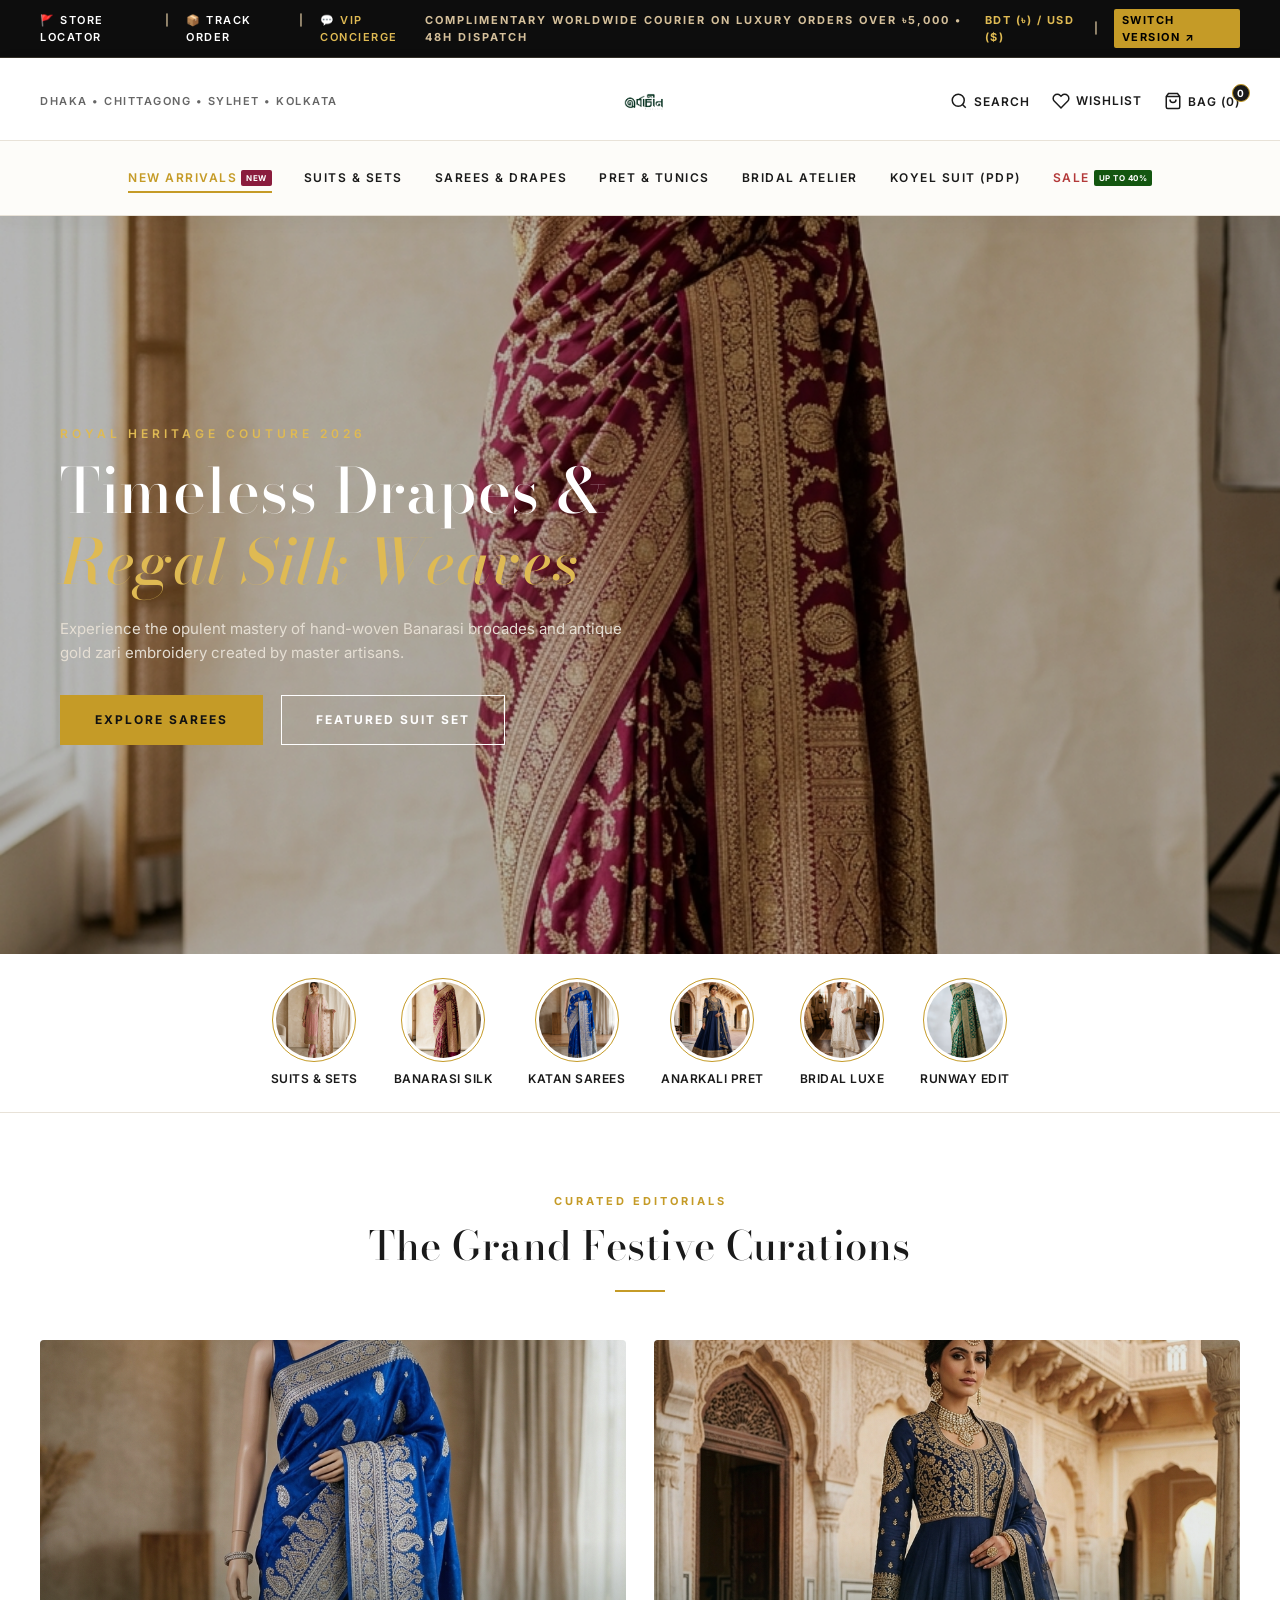
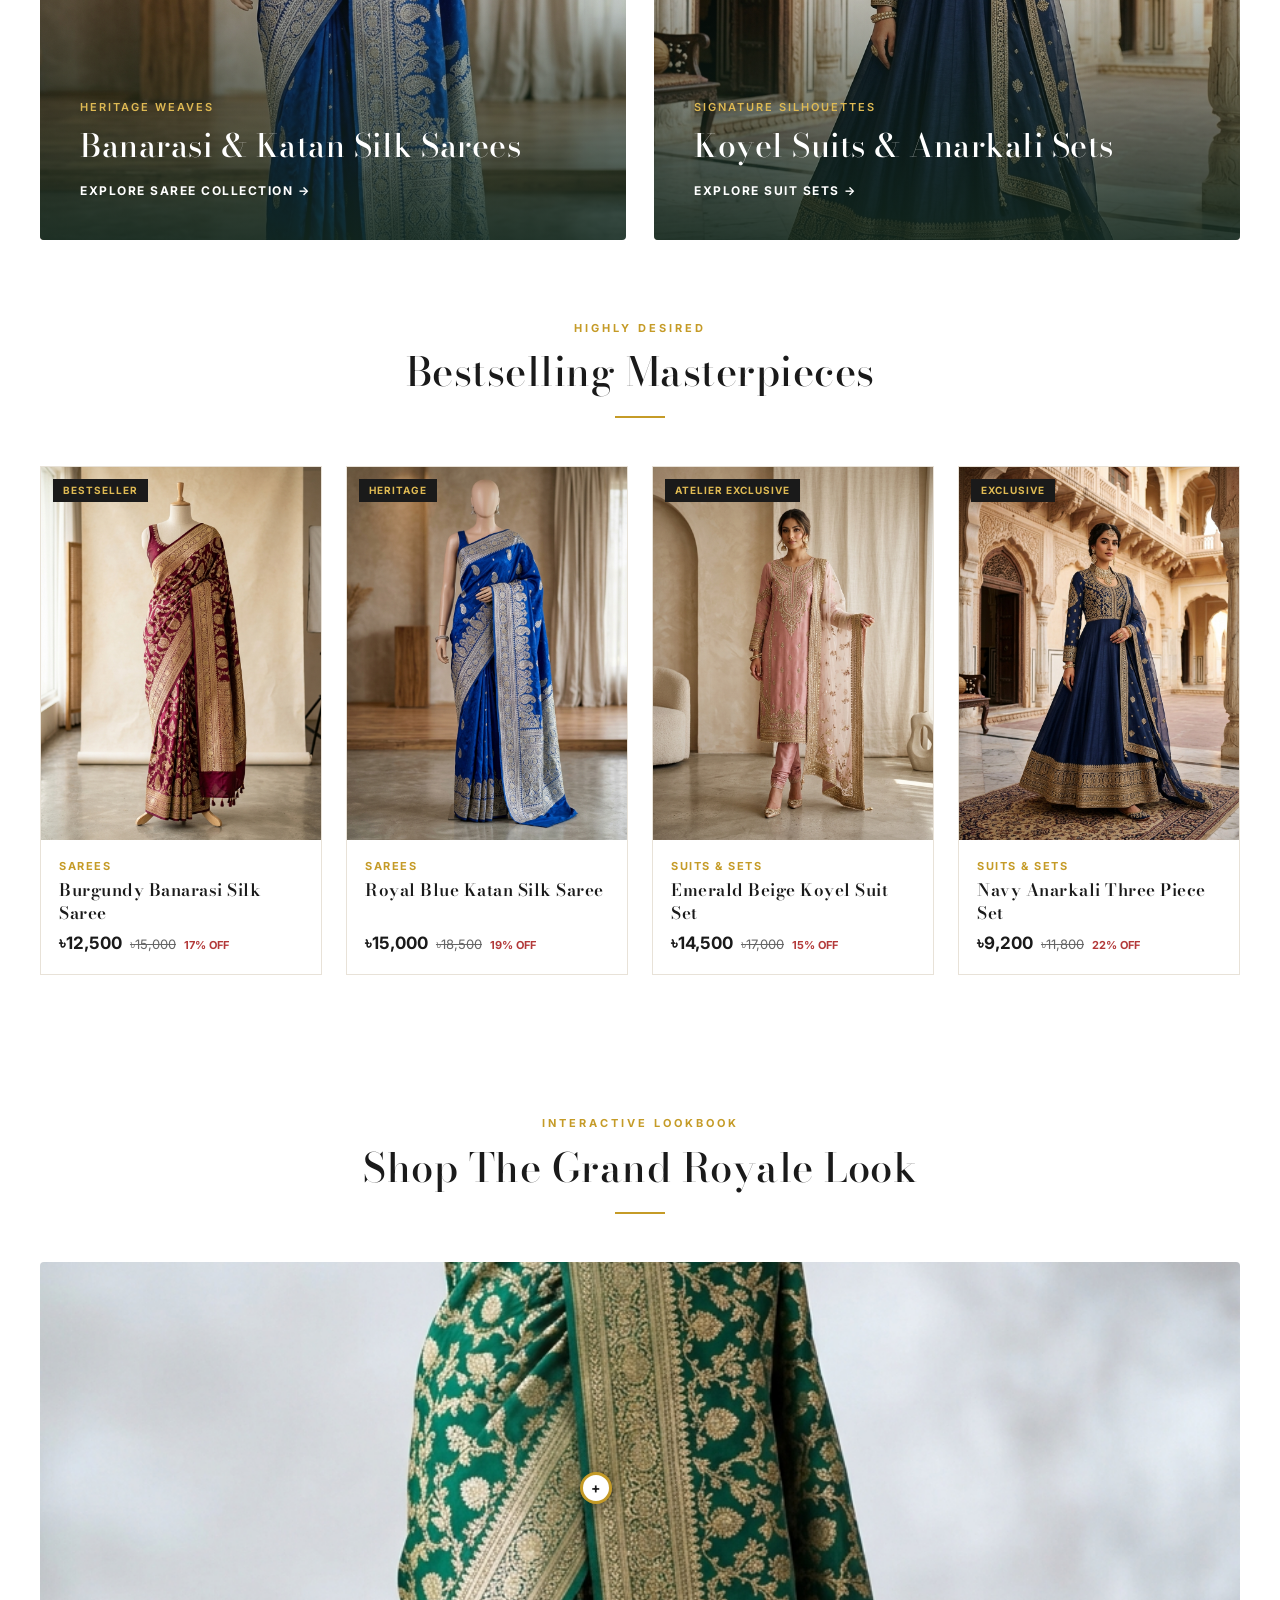
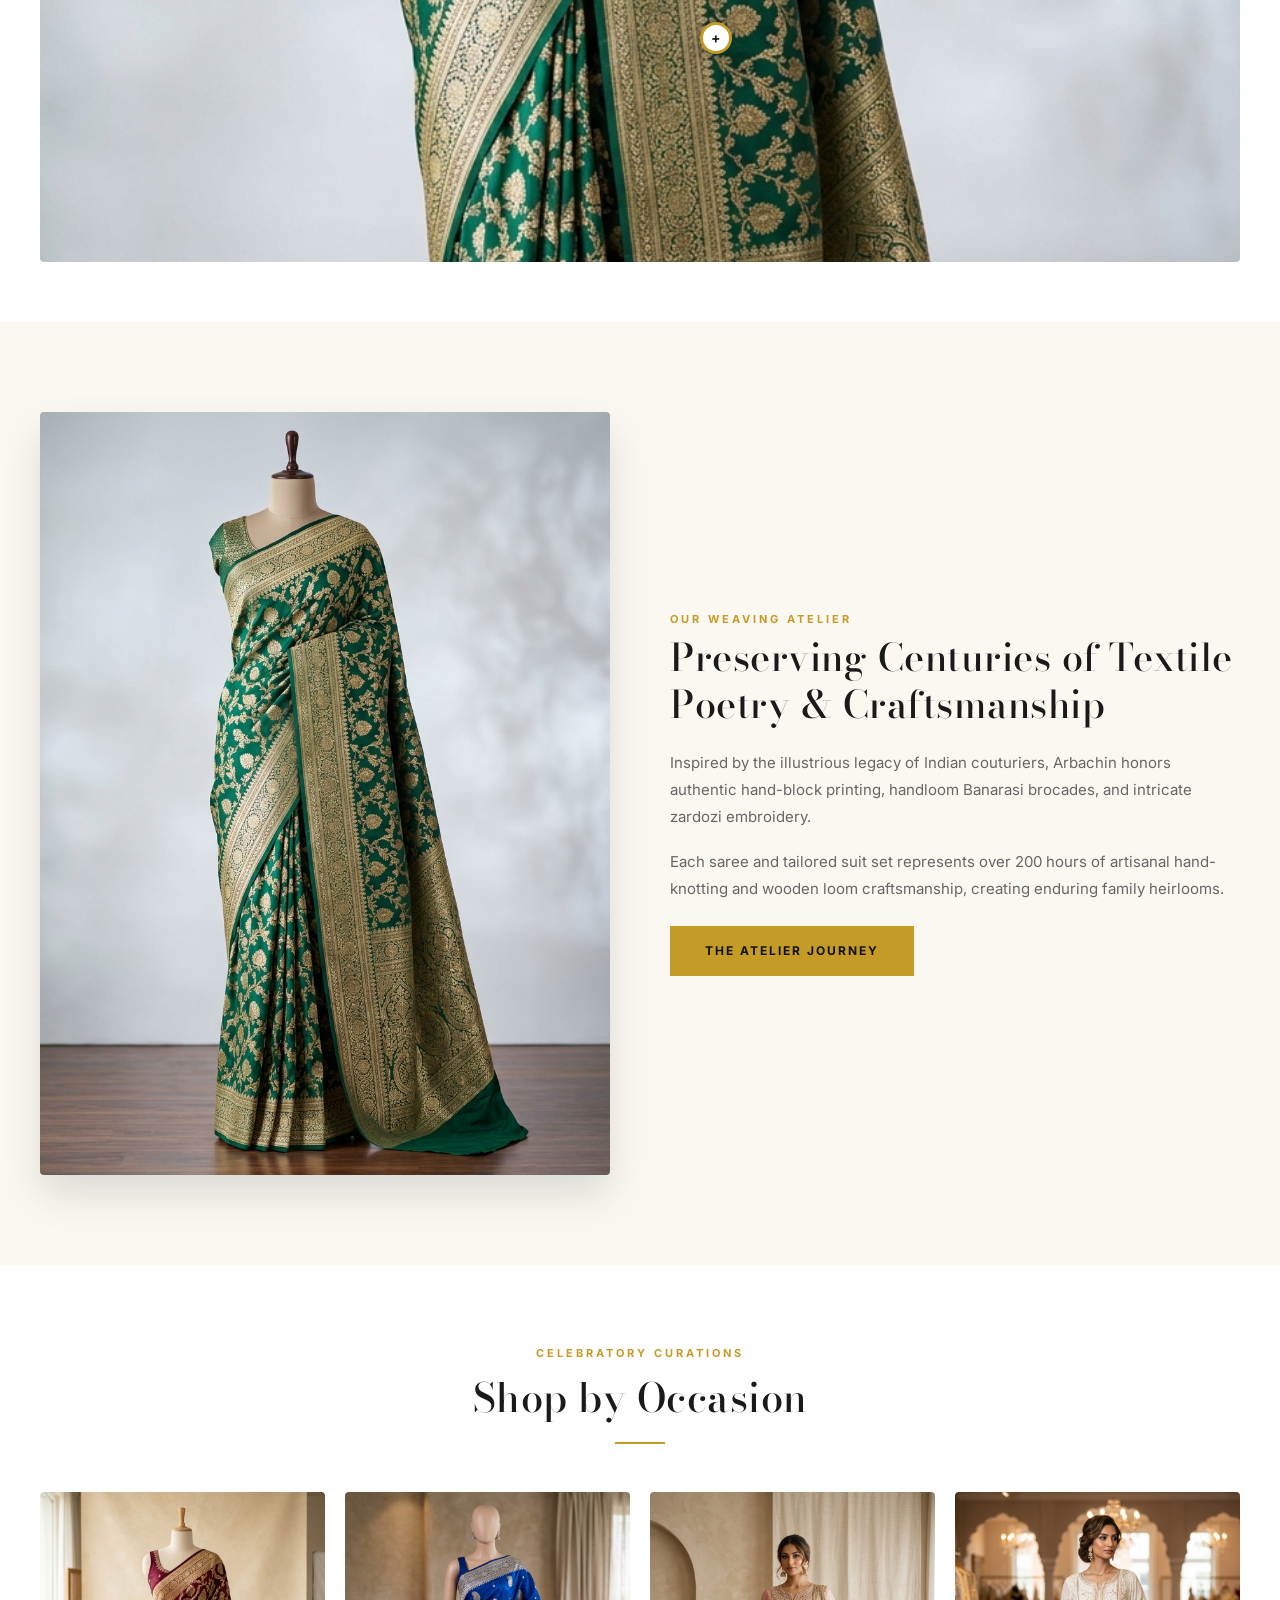
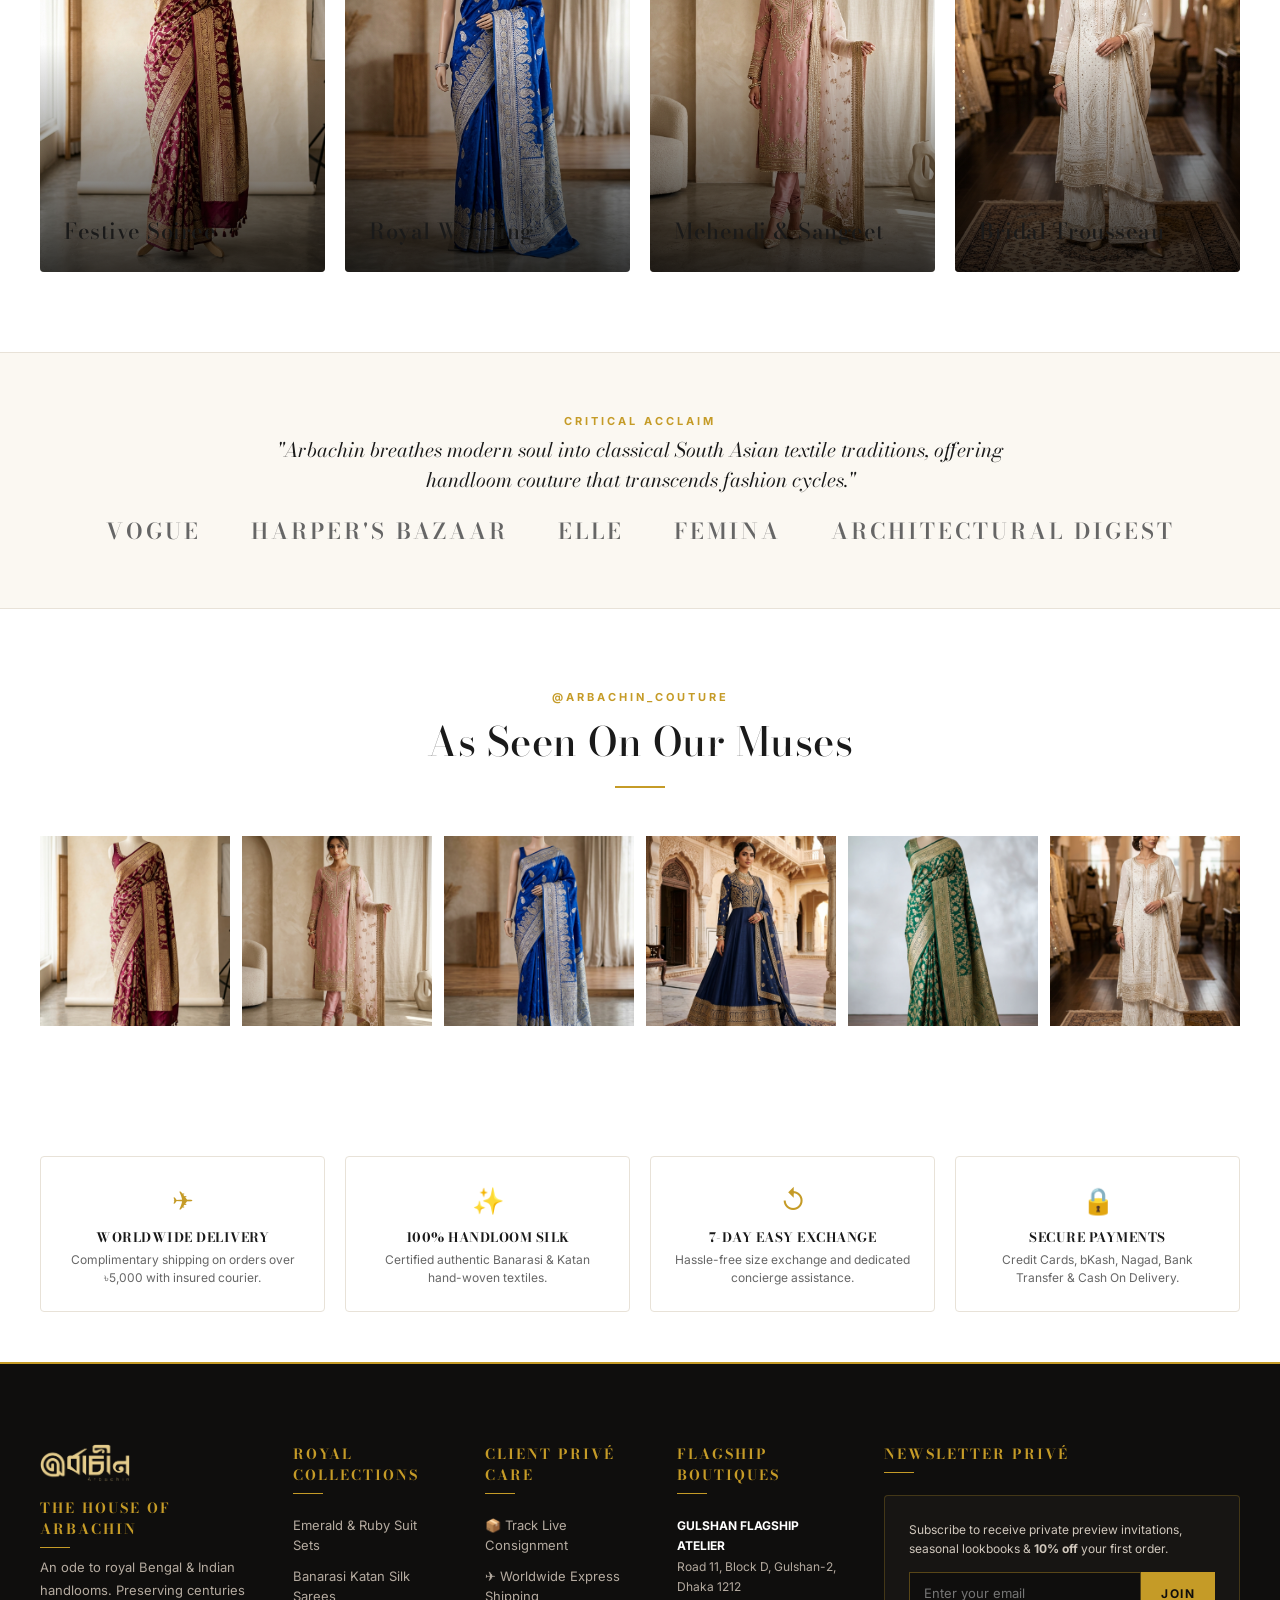
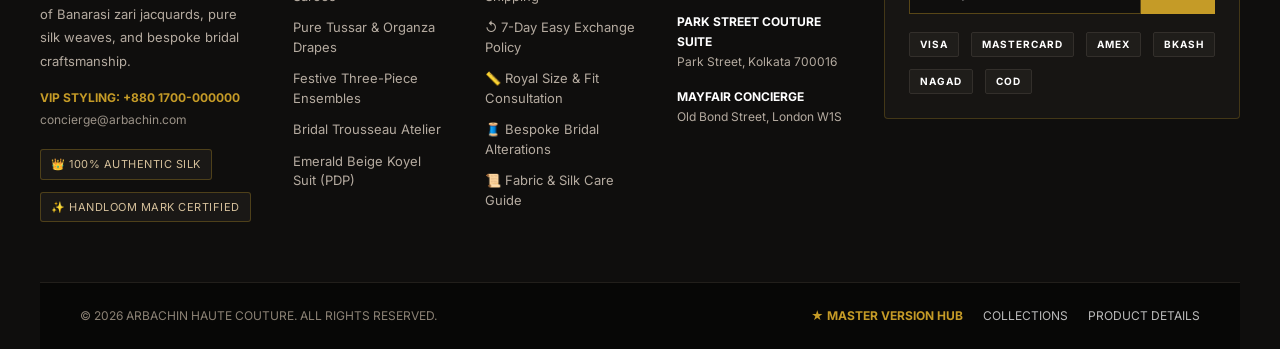
==== v1/index.html @ 077b8748 "feat: complete luxury e-commerce 3 design versions with full mobile responsiveness, clean logos, and" ====
<!DOCTYPE html>
<html lang="en">
<head>
  <meta charset="UTF-8">
  <meta name="viewport" content="width=device-width, initial-scale=1.0">
  <title>Arbachin Luxury Festive Couture | Heritage Edition (V1)</title>
  <link rel="stylesheet" href="style.css">
  <style>
    .press-section-box {
      background: var(--rk-bg-cream);
      padding: 60px 40px;
      text-align: center;
      border-top: 1px solid var(--rk-border);
      border-bottom: 1px solid var(--rk-border);
    }
    .press-quote-text {
      font-family: var(--font-serif);
      font-size: 20px;
      font-style: italic;
      color: var(--rk-primary);
      max-width: 800px;
      margin: 0 auto 16px;
    }
    .press-logo-row {
      display: flex;
      justify-content: center;
      align-items: center;
      gap: 50px;
      flex-wrap: wrap;
      margin-top: 20px;
    }
    .press-logo-item {
      font-family: var(--font-serif);
      font-size: 22px;
      letter-spacing: 3px;
      color: var(--rk-text-muted);
      font-weight: 600;
      text-transform: uppercase;
    }
    .features-grid-strip {
      display: grid;
      grid-template-columns: repeat(4, 1fr);
      gap: 20px;
      max-width: 1440px;
      margin: 50px auto;
      padding: 0 40px;
    }
    .feature-item-box {
      border: 1px solid var(--rk-border);
      padding: 24px;
      text-align: center;
      background: #ffffff;
      border-radius: 4px;
      transition: var(--transition);
    }
    .feature-item-box:hover {
      border-color: var(--rk-gold);
      box-shadow: 0 8px 20px rgba(0,0,0,0.05);
    }
    .hotspot-banner-box {
      position: relative;
      max-width: 1440px;
      margin: 60px auto;
      padding: 0 40px;
    }
    .hotspot-banner-inner {
      position: relative;
      height: 600px;
      border-radius: 4px;
      overflow: hidden;
    }
    .hotspot-banner-inner img {
      width: 100%;
      height: 100%;
      object-fit: cover;
    }
    .hotspot-point {
      position: absolute;
      width: 32px;
      height: 32px;
      background: #ffffff;
      border: 3px solid var(--rk-gold);
      border-radius: 50%;
      cursor: pointer;
      display: flex;
      align-items: center;
      justify-content: center;
      font-weight: 700;
      color: var(--rk-primary);
      box-shadow: 0 4px 15px rgba(0,0,0,0.3);
      animation: pinGlow 2s infinite;
    }
    @keyframes pinGlow {
      0% { transform: scale(1); box-shadow: 0 0 0 0 rgba(197, 155, 39, 0.7); }
      70% { transform: scale(1.1); box-shadow: 0 0 0 10px rgba(197, 155, 39, 0); }
      100% { transform: scale(1); }
    }
    .hotspot-card-popup {
      position: absolute;
      bottom: 45px;
      left: 50%;
      transform: translateX(-50%);
      background: #ffffff;
      padding: 12px 18px;
      border-radius: 4px;
      box-shadow: 0 10px 25px rgba(0,0,0,0.2);
      white-space: nowrap;
      display: none;
      z-index: 10;
      border: 1px solid var(--rk-gold);
    }
    .hotspot-point:hover .hotspot-card-popup { display: block; }
    .craft-heritage-box {
      background: var(--rk-bg-cream);
      padding: 90px 40px;
    }
    .craft-heritage-inner {
      max-width: 1440px;
      margin: 0 auto;
      display: grid;
      grid-template-columns: 1fr 1fr;
      gap: 60px;
      align-items: center;
    }
    .occasions-grid-wrap {
      display: grid;
      grid-template-columns: repeat(4, 1fr);
      gap: 20px;
    }
    .occasion-tile-card {
      position: relative;
      height: 380px;
      overflow: hidden;
      border-radius: 4px;
    }
    .occasion-tile-card img {
      width: 100%;
      height: 100%;
      object-fit: cover;
      transition: transform 0.6s ease;
    }
    .occasion-tile-card:hover img { transform: scale(1.08); }
    .occasion-overlay-info {
      position: absolute;
      inset: 0;
      background: linear-gradient(to top, rgba(0,0,0,0.75), transparent 60%);
      display: flex;
      align-items: flex-end;
      padding: 24px;
      color: #fff;
    }
    .insta-grid-row {
      display: grid;
      grid-template-columns: repeat(6, 1fr);
      gap: 12px;
    }
    .insta-pic-item {
      aspect-ratio: 1 / 1;
      overflow: hidden;
      position: relative;
    }
    .insta-pic-item img {
      width: 100%;
      height: 100%;
      object-fit: cover;
      transition: transform 0.4s ease;
    }
    .insta-pic-item:hover img { transform: scale(1.1); }
  </style>
</head>
<body>

  <!-- 1. Top Announcement Bar (Ritu Kumar Exact Format) -->
  <div class="rk-topbar">
    <div style="display:flex; gap:16px;">
      <a href="category.html">🚩 STORE LOCATOR</a>
      <span>|</span>
      <a href="category.html">📦 TRACK ORDER</a>
      <span>|</span>
      <a href="https://wa.me/8801700000000" target="_blank" style="color:var(--rk-gold-light);">💬 VIP CONCIERGE</a>
    </div>
    <div style="font-weight:700; letter-spacing:2px;">
      COMPLIMENTARY WORLDWIDE COURIER ON LUXURY ORDERS OVER ৳5,000 &bull; 48H DISPATCH
    </div>
    <div style="display:flex; gap:14px; align-items:center;">
      <span style="font-weight:700; color:var(--rk-gold-light);">BDT (৳) / USD ($)</span>
      <span>|</span>
      <a href="../index.html" style="background:var(--rk-gold); color:#000; padding:3px 8px; border-radius:2px; font-weight:700;">SWITCH VERSION ↗</a>
    </div>
  </div>

  <!-- 2. Header (Logo Center, Mega Menu) -->
  <header class="rk-header-main">
    <div class="rk-header-top-row">
      <div class="rk-header-left">
        <span>DHAKA &bull; CHITTAGONG &bull; SYLHET &bull; KOLKATA</span>
      </div>

      <div class="rk-brand-logo">
        <a href="index.html" style="display:flex; flex-direction:column; align-items:center;">
          <img src="../assets/image/logo.png" alt="Arbachin Logo" style="height:50px; object-fit:contain;">
        </a>
      </div>

      <div class="rk-header-right">
        <button class="rk-icon-btn" onclick="showToast('Search catalog...')">
          <svg width="18" height="18" fill="none" stroke="currentColor" stroke-width="2" viewBox="0 0 24 24"><circle cx="11" cy="11" r="8"></circle><line x1="21" y1="21" x2="16.65" y2="16.65"></line></svg>
          <span>SEARCH</span>
        </button>
        <a href="category.html" class="rk-icon-btn" title="Wishlist">
          <svg width="18" height="18" fill="none" stroke="currentColor" stroke-width="2" viewBox="0 0 24 24"><path d="M20.84 4.61a5.5 5.5 0 0 0-7.78 0L12 5.67l-1.06-1.06a5.5 5.5 0 0 0-7.78 7.78l1.06 1.06L12 21.23l7.78-7.78 1.06-1.06a5.5 5.5 0 0 0 0-7.78z"></path></svg>
          <span>WISHLIST</span>
        </a>
        <button class="rk-icon-btn" onclick="showToast('Shopping Bag contains ' + cart.length + ' item(s)')">
          <svg width="18" height="18" fill="none" stroke="currentColor" stroke-width="2" viewBox="0 0 24 24"><path d="M6 2L3 6v14a2 2 0 0 0 2 2h14a2 2 0 0 0 2-2V6l-3-4z"></path><line x1="3" y1="6" x2="21" y2="6"></line><path d="M16 10a4 4 0 0 1-8 0"></path></svg>
          <span>BAG (<span class="cart-count">0</span>)</span>
          <span class="rk-cart-badge cart-count">0</span>
        </button>
      </div>
    </div>

    <!-- Mega Navigation Bar -->
    <div class="rk-nav-row">
      <ul class="rk-nav-list">
        <li class="rk-nav-item">
          <a href="index.html" class="active">NEW ARRIVALS <span class="rk-badge-new">NEW</span></a>
        </li>
        <li class="rk-nav-item">
          <a href="category.html?cat=suits">SUITS & SETS</a>
          <div class="rk-mega-menu">
            <div class="rk-mega-col">
              <h5>By Style</h5>
              <ul>
                <li><a href="category.html?cat=suits">Anarkali Suit Sets</a></li>
                <li><a href="category.html?cat=suits">Straight Cut Suits</a></li>
                <li><a href="category.html?cat=suits">Angrakha Sets</a></li>
                <li><a href="category.html?cat=suits">Sharara & Gharara Sets</a></li>
              </ul>
            </div>
            <div class="rk-mega-col">
              <h5>By Fabric</h5>
              <ul>
                <li><a href="category.html?cat=suits">Pure Chanderi Silk</a></li>
                <li><a href="category.html?cat=suits">Organza Silk Ensembles</a></li>
                <li><a href="category.html?cat=suits">Georgette Festive Sets</a></li>
                <li><a href="category.html?cat=suits">Handloom Cotton Silk</a></li>
              </ul>
            </div>
            <div class="rk-mega-col">
              <h5>Occasion</h5>
              <ul>
                <li><a href="category.html">Festive Eid Collection</a></li>
                <li><a href="category.html">Mehendi & Sangeet</a></li>
                <li><a href="category.html">Intimate Weddings</a></li>
                <li><a href="product.html">Emerald Beige Koyel Suit</a></li>
              </ul>
            </div>
            <div class="rk-mega-featured">
              <img src="../assets/image/threepiece_1.jpg" alt="Featured Suit">
              <span style="font-size:11px; font-weight:700; color:var(--rk-primary); display:block;">Koyel Suit Set</span>
              <a href="product.html" style="font-size:10px; color:var(--rk-gold); font-weight:700;">EXPLORE NOW &rarr;</a>
            </div>
          </div>
        </li>
        <li class="rk-nav-item">
          <a href="category.html?cat=sarees">SAREES & DRAPES</a>
          <div class="rk-mega-menu">
            <div class="rk-mega-col">
              <h5>Heritage Weaves</h5>
              <ul>
                <li><a href="category.html?cat=sarees">Banarasi Katan Silk</a></li>
                <li><a href="category.html?cat=sarees">Pure Tussar & Organza</a></li>
                <li><a href="category.html?cat=sarees">Zari Brocade Sarees</a></li>
                <li><a href="category.html?cat=sarees">Dhakai Jamdani Heritage</a></li>
              </ul>
            </div>
            <div class="rk-mega-col">
              <h5>Occasion Edit</h5>
              <ul>
                <li><a href="category.html?cat=sarees">Bridal Reception Sarees</a></li>
                <li><a href="category.html?cat=sarees">Cocktail Tissue Drapes</a></li>
                <li><a href="category.html?cat=sarees">Daytime Festive Silks</a></li>
              </ul>
            </div>
            <div class="rk-mega-col">
              <h5>Curations</h5>
              <ul>
                <li><a href="category.html">Royal Crimson Edit</a></li>
                <li><a href="category.html">Midnight Heritage Silks</a></li>
                <li><a href="category.html">Ready to Ship (24H)</a></li>
              </ul>
            </div>
            <div class="rk-mega-featured">
              <img src="../assets/image/saree_1.jpg" alt="Featured Saree">
              <span style="font-size:11px; font-weight:700; color:var(--rk-primary); display:block;">Banarasi Zari Saree</span>
              <a href="category.html?cat=sarees" style="font-size:10px; color:var(--rk-gold); font-weight:700;">VIEW SAREES &rarr;</a>
            </div>
          </div>
        </li>
        <li class="rk-nav-item">
          <a href="category.html?cat=three-piece">PRET & TUNICS</a>
        </li>
        <li class="rk-nav-item">
          <a href="category.html">BRIDAL ATELIER</a>
        </li>
        <li class="rk-nav-item">
          <a href="product.html">KOYEL SUIT (PDP)</a>
        </li>
        <li class="rk-nav-item">
          <a href="category.html" style="color:#b33939;">SALE <span class="rk-badge-sale">UP TO 40%</span></a>
        </li>
      </ul>
    </div>
  </header>

  <!-- 3. Hero Carousel Banner -->
  <section class="rk-hero-banner">
    <img src="../assets/image/saree_1.jpg" alt="Royal Festive Collection" class="rk-hero-bg">
    <div class="rk-hero-content">
      <div class="rk-hero-box">
        <div class="rk-hero-eyebrow">ROYAL HERITAGE COUTURE 2026</div>
        <h1 class="rk-hero-title">Timeless Drapes & <em>Regal Silk Weaves</em></h1>
        <p class="rk-hero-desc">Experience the opulent mastery of hand-woven Banarasi brocades and antique gold zari embroidery created by master artisans.</p>
        <div>
          <a href="category.html?cat=sarees" class="btn-rk-gold">Explore Sarees</a>
          <a href="product.html" class="btn-rk-white">Featured Suit Set</a>
        </div>
      </div>
    </div>
  </section>

  <!-- 4. Category Story Circles Ribbon (Below Banner) -->
  <section class="rk-story-ribbon">
    <a href="category.html" class="rk-story-item">
      <div class="rk-story-img"><img src="../assets/image/threepiece_1.jpg" alt="Suits"></div>
      <span class="rk-story-title">Suits & Sets</span>
    </a>
    <a href="category.html?cat=sarees" class="rk-story-item">
      <div class="rk-story-img"><img src="../assets/image/saree_1.jpg" alt="Banarasi"></div>
      <span class="rk-story-title">Banarasi Silk</span>
    </a>
    <a href="category.html?cat=sarees" class="rk-story-item">
      <div class="rk-story-img"><img src="../assets/image/saree_2.jpg" alt="Katan"></div>
      <span class="rk-story-title">Katan Sarees</span>
    </a>
    <a href="category.html?cat=three-piece" class="rk-story-item">
      <div class="rk-story-img"><img src="../assets/image/threepiece_2.jpg" alt="Anarkalis"></div>
      <span class="rk-story-title">Anarkali Pret</span>
    </a>
    <a href="category.html" class="rk-story-item">
      <div class="rk-story-img"><img src="../assets/image/threepiece_3.jpg" alt="Bridal"></div>
      <span class="rk-story-title">Bridal Luxe</span>
    </a>
    <a href="category.html" class="rk-story-item">
      <div class="rk-story-img"><img src="../assets/image/saree_3.jpg" alt="Runway"></div>
      <span class="rk-story-title">Runway Edit</span>
    </a>
  </section>

  <!-- 5. Curated Campaign Banners (2-Tile Grid) -->
  <section class="rk-section">
    <div class="rk-section-header">
      <div class="rk-section-eyebrow">CURATED EDITORIALS</div>
      <h2 class="rk-section-title">The Grand Festive Curations</h2>
      <div class="rk-divider-line"></div>
    </div>

    <div class="rk-campaign-grid">
      <div class="rk-campaign-tile">
        <img src="../assets/image/saree_2.jpg" alt="Pure Silk Sarees">
        <div class="rk-campaign-overlay">
          <div class="rk-campaign-tag">HERITAGE WEAVES</div>
          <h3 class="rk-campaign-title">Banarasi & Katan Silk Sarees</h3>
          <a href="category.html?cat=sarees" style="color:#fff; font-size:12px; font-weight:700; letter-spacing:1.5px; text-transform:uppercase;">Explore Saree Collection →</a>
        </div>
      </div>

      <div class="rk-campaign-tile">
        <img src="../assets/image/threepiece_2.jpg" alt="Designer Suit Sets">
        <div class="rk-campaign-overlay">
          <div class="rk-campaign-tag">SIGNATURE SILHOUETTES</div>
          <h3 class="rk-campaign-title">Koyel Suits & Anarkali Sets</h3>
          <a href="category.html?cat=three-piece" style="color:#fff; font-size:12px; font-weight:700; letter-spacing:1.5px; text-transform:uppercase;">Explore Suit Sets →</a>
        </div>
      </div>
    </div>
  </section>

  <!-- 6. Bestselling Masterpieces Product Grid -->
  <section class="rk-section" style="padding-top:0;">
    <div class="rk-section-header">
      <div class="rk-section-eyebrow">HIGHLY DESIRED</div>
      <h2 class="rk-section-title">Bestselling Masterpieces</h2>
      <div class="rk-divider-line"></div>
    </div>

    <div class="rk-card-grid">
      <!-- Item 1 -->
      <div class="rk-card">
        <div class="rk-card-media">
          <span class="rk-card-tag">Bestseller</span>
          <img src="../assets/image/saree_1.jpg" alt="Burgundy Banarasi">
          <div class="rk-card-hover-actions">
            <button class="btn-rk-card-action" onclick="openQuickView('saree-001')">Quick View</button>
            <button class="btn-rk-card-action" onclick="addToCart('saree-001')">Add to Bag</button>
          </div>
        </div>
        <div class="rk-card-body">
          <div class="rk-card-category">Sarees</div>
          <h3 class="rk-card-name"><a href="product.html">Burgundy Banarasi Silk Saree</a></h3>
          <div class="rk-card-price-bar">
            <span class="rk-price-cur">৳12,500</span>
            <span class="rk-price-orig">৳15,000</span>
            <span class="rk-price-discount">17% OFF</span>
          </div>
        </div>
      </div>

      <!-- Item 2 -->
      <div class="rk-card">
        <div class="rk-card-media">
          <span class="rk-card-tag">Heritage</span>
          <img src="../assets/image/saree_2.jpg" alt="Royal Blue Katan">
          <div class="rk-card-hover-actions">
            <button class="btn-rk-card-action" onclick="openQuickView('saree-002')">Quick View</button>
            <button class="btn-rk-card-action" onclick="addToCart('saree-002')">Add to Bag</button>
          </div>
        </div>
        <div class="rk-card-body">
          <div class="rk-card-category">Sarees</div>
          <h3 class="rk-card-name"><a href="product.html">Royal Blue Katan Silk Saree</a></h3>
          <div class="rk-card-price-bar">
            <span class="rk-price-cur">৳15,000</span>
            <span class="rk-price-orig">৳18,500</span>
            <span class="rk-price-discount">19% OFF</span>
          </div>
        </div>
      </div>

      <!-- Item 3 -->
      <div class="rk-card">
        <div class="rk-card-media">
          <span class="rk-card-tag">Atelier Exclusive</span>
          <img src="../assets/image/threepiece_1.jpg" alt="Emerald Beige Koyel Suit Set">
          <div class="rk-card-hover-actions">
            <button class="btn-rk-card-action" onclick="openQuickView('three-piece-001')">Quick View</button>
            <button class="btn-rk-card-action" onclick="addToCart('three-piece-001')">Add to Bag</button>
          </div>
        </div>
        <div class="rk-card-body">
          <div class="rk-card-category">Suits & Sets</div>
          <h3 class="rk-card-name"><a href="product.html">Emerald Beige Koyel Suit Set</a></h3>
          <div class="rk-card-price-bar">
            <span class="rk-price-cur">৳14,500</span>
            <span class="rk-price-orig">৳17,000</span>
            <span class="rk-price-discount">15% OFF</span>
          </div>
        </div>
      </div>

      <!-- Item 4 -->
      <div class="rk-card">
        <div class="rk-card-media">
          <span class="rk-card-tag">Exclusive</span>
          <img src="../assets/image/threepiece_2.jpg" alt="Navy Anarkali Set">
          <div class="rk-card-hover-actions">
            <button class="btn-rk-card-action" onclick="openQuickView('three-piece-002')">Quick View</button>
            <button class="btn-rk-card-action" onclick="addToCart('three-piece-002')">Add to Bag</button>
          </div>
        </div>
        <div class="rk-card-body">
          <div class="rk-card-category">Suits & Sets</div>
          <h3 class="rk-card-name"><a href="product.html">Navy Anarkali Three Piece Set</a></h3>
          <div class="rk-card-price-bar">
            <span class="rk-price-cur">৳9,200</span>
            <span class="rk-price-orig">৳11,800</span>
            <span class="rk-price-discount">22% OFF</span>
          </div>
        </div>
      </div>
    </div>
  </section>

  <!-- 7. Interactive "Shop The Look" Hotspot Section -->
  <section class="hotspot-banner-box">
    <div class="rk-section-header">
      <div class="rk-section-eyebrow">INTERACTIVE LOOKBOOK</div>
      <h2 class="rk-section-title">Shop The Grand Royale Look</h2>
      <div class="rk-divider-line"></div>
    </div>

    <div class="hotspot-banner-inner">
      <img src="../assets/image/saree_3.jpg" alt="Shop The Look Editorial">
      <div class="hotspot-point" style="top:35%; left:45%;">
        +
        <div class="hotspot-card-popup">
          <strong>Emerald Zari Saree</strong><br>
          ৳13,800 BDT &bull; <a href="product.html" style="color:var(--rk-gold); font-weight:700;">Shop Piece &rarr;</a>
        </div>
      </div>
      <div class="hotspot-point" style="top:60%; left:55%;">
        +
        <div class="hotspot-card-popup">
          <strong>Gold Zari Pallu Border</strong><br>
          Handcrafted Weave &bull; <a href="category.html" style="color:var(--rk-gold); font-weight:700;">Explore &rarr;</a>
        </div>
      </div>
    </div>
  </section>

  <!-- 8. The Craft & Heritage Section -->
  <section class="craft-heritage-box">
    <div class="craft-heritage-inner">
      <div style="position:relative; box-shadow:0 20px 40px rgba(0,0,0,0.12); border-radius:4px; overflow:hidden;">
        <img src="../assets/image/saree_3.jpg" alt="Master Artisans & Handloom" style="width:100%;">
      </div>
      <div>
        <div class="rk-section-eyebrow">OUR WEAVING ATELIER</div>
        <h2 style="font-size:38px; line-height:1.25; margin-bottom:20px;">Preserving Centuries of Textile Poetry & Craftsmanship</h2>
        <p style="color:var(--rk-text-muted); font-size:15px; line-height:1.8; margin-bottom:18px;">
          Inspired by the illustrious legacy of Indian couturiers, Arbachin honors authentic hand-block printing, handloom Banarasi brocades, and intricate zardozi embroidery.
        </p>
        <p style="color:var(--rk-text-muted); font-size:15px; line-height:1.8; margin-bottom:24px;">
          Each saree and tailored suit set represents over 200 hours of artisanal hand-knotting and wooden loom craftsmanship, creating enduring family heirlooms.
        </p>
        <a href="category.html" class="btn-rk-gold">The Atelier Journey</a>
      </div>
    </div>
  </section>

  <!-- 9. Shop by Occasion Grid -->
  <section class="rk-section">
    <div class="rk-section-header">
      <div class="rk-section-eyebrow">CELEBRATORY CURATIONS</div>
      <h2 class="rk-section-title">Shop by Occasion</h2>
      <div class="rk-divider-line"></div>
    </div>

    <div class="occasions-grid-wrap">
      <a href="category.html" class="occasion-tile-card">
        <img src="../assets/image/saree_1.jpg" alt="Festive Soiree">
        <div class="occasion-overlay-info"><h3 style="font-family:var(--font-serif); font-size:22px;">Festive Soiree</h3></div>
      </a>
      <a href="category.html" class="occasion-tile-card">
        <img src="../assets/image/saree_2.jpg" alt="Royal Wedding">
        <div class="occasion-overlay-info"><h3 style="font-family:var(--font-serif); font-size:22px;">Royal Wedding</h3></div>
      </a>
      <a href="category.html" class="occasion-tile-card">
        <img src="../assets/image/threepiece_1.jpg" alt="Mehendi & Sangeet">
        <div class="occasion-overlay-info"><h3 style="font-family:var(--font-serif); font-size:22px;">Mehendi & Sangeet</h3></div>
      </a>
      <a href="category.html" class="occasion-tile-card">
        <img src="../assets/image/threepiece_3.jpg" alt="Bridal Trousseau">
        <div class="occasion-overlay-info"><h3 style="font-family:var(--font-serif); font-size:22px;">Bridal Trousseau</h3></div>
      </a>
    </div>
  </section>

  <!-- 10. Press & Editorial Praise -->
  <section class="press-section-box">
    <div class="rk-section-eyebrow">CRITICAL ACCLAIM</div>
    <div class="press-quote-text">
      "Arbachin breathes modern soul into classical South Asian textile traditions, offering handloom couture that transcends fashion cycles."
    </div>
    <div class="press-logo-row">
      <span class="press-logo-item">VOGUE</span>
      <span class="press-logo-item">HARPER'S BAZAAR</span>
      <span class="press-logo-item">ELLE</span>
      <span class="press-logo-item">FEMINA</span>
      <span class="press-logo-item">ARCHITECTURAL DIGEST</span>
    </div>
  </section>

  <!-- 11. Instagram / UGC Grid ("As Seen On You") -->
  <section class="rk-section">
    <div class="rk-section-header">
      <div class="rk-section-eyebrow">@ARBACHIN_COUTURE</div>
      <h2 class="rk-section-title">As Seen On Our Muses</h2>
      <div class="rk-divider-line"></div>
    </div>

    <div class="insta-grid-row">
      <div class="insta-pic-item"><img src="../assets/image/saree_1.jpg" alt="Muse 1"></div>
      <div class="insta-pic-item"><img src="../assets/image/threepiece_1.jpg" alt="Muse 2"></div>
      <div class="insta-pic-item"><img src="../assets/image/saree_2.jpg" alt="Muse 3"></div>
      <div class="insta-pic-item"><img src="../assets/image/threepiece_2.jpg" alt="Muse 4"></div>
      <div class="insta-pic-item"><img src="../assets/image/saree_3.jpg" alt="Muse 5"></div>
      <div class="insta-pic-item"><img src="../assets/image/threepiece_3.jpg" alt="Muse 6"></div>
    </div>
  </section>

  <!-- 12. Brand Value Features Strip -->
  <section class="features-grid-strip">
    <div class="feature-item-box">
      <div style="font-size:26px; color:var(--rk-gold); margin-bottom:8px;">✈</div>
      <h4 style="font-size:13px; font-weight:700; text-transform:uppercase; margin-bottom:4px;">Worldwide Delivery</h4>
      <p style="font-size:12px; color:var(--rk-text-muted);">Complimentary shipping on orders over ৳5,000 with insured courier.</p>
    </div>
    <div class="feature-item-box">
      <div style="font-size:26px; color:var(--rk-gold); margin-bottom:8px;">✨</div>
      <h4 style="font-size:13px; font-weight:700; text-transform:uppercase; margin-bottom:4px;">100% Handloom Silk</h4>
      <p style="font-size:12px; color:var(--rk-text-muted);">Certified authentic Banarasi & Katan hand-woven textiles.</p>
    </div>
    <div class="feature-item-box">
      <div style="font-size:26px; color:var(--rk-gold); margin-bottom:8px;">↺</div>
      <h4 style="font-size:13px; font-weight:700; text-transform:uppercase; margin-bottom:4px;">7-Day Easy Exchange</h4>
      <p style="font-size:12px; color:var(--rk-text-muted);">Hassle-free size exchange and dedicated concierge assistance.</p>
    </div>
    <div class="feature-item-box">
      <div style="font-size:26px; color:var(--rk-gold); margin-bottom:8px;">🔒</div>
      <h4 style="font-size:13px; font-weight:700; text-transform:uppercase; margin-bottom:4px;">Secure Payments</h4>
      <p style="font-size:12px; color:var(--rk-text-muted);">Credit Cards, bKash, Nagad, Bank Transfer & Cash On Delivery.</p>
    </div>
  </section>

  <!-- 13. Exact Ritu Kumar Style Royal Dark Luxury Footer -->
  <footer class="rk-footer-wrap">
    <div class="rk-footer-grid">
      <!-- Col 1: Heritage & Concierge -->
      <div>
        <img src="../assets/image/logo_gold.png" alt="Arbachin Logo" style="height:38px; object-fit:contain; display:block; margin-bottom:16px;">
        <h4 class="rk-footer-title" style="margin-bottom:8px;">THE HOUSE OF ARBACHIN</h4>
        <p style="color:#b5aba0; font-size:13px; line-height:1.8; margin-bottom:16px;">
          An ode to royal Bengal & Indian handlooms. Preserving centuries of Banarasi zari jacquards, pure silk weaves, and bespoke bridal craftsmanship.
        </p>
        <p style="font-size:12px; font-weight:700; color:var(--rk-gold); margin-bottom:4px;">VIP STYLING: +880 1700-000000</p>
        <p style="font-size:12px; color:#9c9388;">concierge@arbachin.com</p>
        <div class="rk-footer-badge-strip">
          <span class="rk-footer-badge">👑 100% AUTHENTIC SILK</span>
          <span class="rk-footer-badge">✨ HANDLOOM MARK CERTIFIED</span>
        </div>
      </div>

      <!-- Col 2: Shop Categories -->
      <div>
        <h4 class="rk-footer-title">ROYAL COLLECTIONS</h4>
        <ul class="rk-footer-nav-list">
          <li><a href="category.html?cat=suits">Emerald & Ruby Suit Sets</a></li>
          <li><a href="category.html?cat=sarees">Banarasi Katan Silk Sarees</a></li>
          <li><a href="category.html?cat=sarees">Pure Tussar & Organza Drapes</a></li>
          <li><a href="category.html?cat=three-piece">Festive Three-Piece Ensembles</a></li>
          <li><a href="category.html">Bridal Trousseau Atelier</a></li>
          <li><a href="product.html">Emerald Beige Koyel Suit (PDP)</a></li>
        </ul>
      </div>

      <!-- Col 3: Client Assistance -->
      <div>
        <h4 class="rk-footer-title">CLIENT PRIVÉ CARE</h4>
        <ul class="rk-footer-nav-list">
          <li><a href="category.html">📦 Track Live Consignment</a></li>
          <li><a href="category.html">✈ Worldwide Express Shipping</a></li>
          <li><a href="category.html">↺ 7-Day Easy Exchange Policy</a></li>
          <li><a href="category.html">📏 Royal Size & Fit Consultation</a></li>
          <li><a href="category.html">🧵 Bespoke Bridal Alterations</a></li>
          <li><a href="category.html">📜 Fabric & Silk Care Guide</a></li>
        </ul>
      </div>

      <!-- Col 4: Flagship Boutiques -->
      <div>
        <h4 class="rk-footer-title">FLAGSHIP BOUTIQUES</h4>
        <div style="font-size:12px; line-height:1.7; color:#b5aba0; margin-bottom:14px;">
          <strong style="color:#ffffff; display:block;">GULSHAN FLAGSHIP ATELIER</strong>
          Road 11, Block D, Gulshan-2, Dhaka 1212
        </div>
        <div style="font-size:12px; line-height:1.7; color:#b5aba0; margin-bottom:14px;">
          <strong style="color:#ffffff; display:block;">PARK STREET COUTURE SUITE</strong>
          Park Street, Kolkata 700016
        </div>
        <div style="font-size:12px; line-height:1.7; color:#b5aba0;">
          <strong style="color:#ffffff; display:block;">MAYFAIR CONCIERGE</strong>
          Old Bond Street, London W1S
        </div>
      </div>

      <!-- Col 5: VIP Newsletter & Payments -->
      <div>
        <h4 class="rk-footer-title">NEWSLETTER PRIVÉ</h4>
        <div class="rk-newsletter-box">
          <p style="font-size:12px; color:#d1c8bd; line-height:1.6; margin-bottom:6px;">
            Subscribe to receive private preview invitations, seasonal lookbooks & <strong>10% off</strong> your first order.
          </p>
          <form class="rk-newsletter-input-wrap" onsubmit="event.preventDefault(); showToast('Welcome to the Arbachin Privé Circle'); this.reset();">
            <input type="email" class="rk-newsletter-input" placeholder="Enter your email" required>
            <button type="submit" class="rk-newsletter-btn">JOIN</button>
          </form>
          <div class="rk-footer-payment-row">
            <span class="rk-pay-pill">VISA</span>
            <span class="rk-pay-pill">MASTERCARD</span>
            <span class="rk-pay-pill">AMEX</span>
            <span class="rk-pay-pill">BKASH</span>
            <span class="rk-pay-pill">NAGAD</span>
            <span class="rk-pay-pill">COD</span>
          </div>
        </div>
      </div>
    </div>

    <!-- Footer Bottom Bar -->
    <div class="rk-footer-bottom-bar">
      <div class="rk-footer-bottom-inner">
        <div>&copy; 2026 ARBACHIN HAUTE COUTURE. ALL RIGHTS RESERVED.</div>
        <div style="display:flex; gap:20px;">
          <a href="../index.html" style="color:var(--rk-gold); font-weight:700;">★ MASTER VERSION HUB</a>
          <a href="category.html" style="color:#bbb;">COLLECTIONS</a>
          <a href="product.html" style="color:#bbb;">PRODUCT DETAILS</a>
        </div>
      </div>
    </div>
  </footer>

  <script src="script.js"></script>
</body>
</html>
---- v1/style.css ----
@import url('https://fonts.googleapis.com/css2?family=Bodoni+Moda:ital,opsz,wght@0,6..96,400;0,6..96,500;0,6..96,600;0,6..96,700;1,6..96,400;1,6..96,600&family=Inter:wght@300;400;500;600;700&display=swap');

:root {
  --rk-primary: #1a1a1a;
  --rk-gold: #c59b27;
  --rk-gold-light: #dfba53;
  --rk-bg: #ffffff;
  --rk-bg-cream: #fbf8f2;
  --rk-footer-bg: #d5c09b;
  --rk-footer-dark: #272727;
  --rk-text: #272727;
  --rk-text-muted: #666666;
  --rk-border: #e8e2d8;
  --rk-sale: #135610;
  --rk-sale-bg: #e9f7e9;
  --font-serif: 'Bodoni Moda', Georgia, serif;
  --font-sans: 'Inter', -apple-system, sans-serif;
  --transition: all 0.3s cubic-bezier(0.25, 0.46, 0.45, 0.94);
}

* { margin: 0; padding: 0; box-sizing: border-box; }
html { scroll-behavior: smooth; }
body {
  background-color: var(--rk-bg);
  color: var(--rk-text);
  font-family: var(--font-sans);
  font-size: 14px;
  line-height: 1.5;
  overflow-x: hidden;
}

h1, h2, h3, h4, h5, .serif {
  font-family: var(--font-serif);
  color: var(--rk-primary);
  font-weight: 500;
  letter-spacing: 0.5px;
}

a { color: inherit; text-decoration: none; transition: var(--transition); }
button, input, select { font-family: inherit; }
img { max-width: 100%; height: auto; display: block; }

/* 1. Ritu Kumar Top Bar */
.rk-topbar {
  background: #0d0d0d;
  color: #d5c09b;
  font-size: 11px;
  font-weight: 600;
  letter-spacing: 1.5px;
  text-transform: uppercase;
  padding: 9px 40px;
  display: flex;
  justify-content: space-between;
  align-items: center;
  border-bottom: 1px solid rgba(213, 192, 155, 0.2);
}
.rk-topbar a { color: #ffffff; }
.rk-topbar a:hover { color: var(--rk-gold-light); }

/* 2. Ritu Kumar Header (Logo Center, Mega Menu) */
.rk-header-main {
  position: sticky;
  top: 0;
  background: #ffffff;
  z-index: 1000;
  border-bottom: 1px solid var(--rk-border);
  box-shadow: 0 4px 20px rgba(0,0,0,0.04);
}
.rk-header-top-row {
  max-width: 1440px;
  margin: 0 auto;
  padding: 18px 40px 14px;
  display: flex;
  align-items: center;
  justify-content: space-between;
}
.rk-header-left {
  display: flex;
  align-items: center;
  gap: 24px;
  font-size: 11px;
  letter-spacing: 1.5px;
  font-weight: 600;
  color: var(--rk-text-muted);
  text-transform: uppercase;
}
.rk-brand-logo {
  display: flex;
  flex-direction: column;
  align-items: center;
  text-align: center;
}
.rk-brand-logo img {
  height: 50px;
  width: auto;
  object-fit: contain;
  display: block;
  margin: 0 auto;
}
.rk-brand-name {
  font-family: var(--font-serif);
  font-size: 26px;
  font-weight: 700;
  letter-spacing: 6px;
  color: var(--rk-primary);
  text-transform: uppercase;
}
.rk-brand-tagline {
  font-size: 9px;
  letter-spacing: 3.5px;
  color: var(--rk-gold);
  font-weight: 700;
  text-transform: uppercase;
}
.rk-header-right {
  display: flex;
  align-items: center;
  gap: 22px;
}
.rk-icon-btn {
  background: none;
  border: none;
  cursor: pointer;
  color: var(--rk-primary);
  position: relative;
  display: flex;
  align-items: center;
  gap: 6px;
  font-size: 12px;
  font-weight: 600;
  letter-spacing: 1px;
  text-transform: uppercase;
  transition: var(--transition);
}
.rk-icon-btn:hover { color: var(--rk-gold); }
.rk-cart-badge {
  position: absolute;
  top: -8px;
  right: -10px;
  background: var(--rk-primary);
  color: #fff;
  border: 1px solid var(--rk-gold);
  font-size: 10px;
  font-weight: 700;
  width: 18px;
  height: 18px;
  border-radius: 50%;
  display: flex;
  align-items: center;
  justify-content: center;
}

/* Nav & Mega Menu */
.rk-nav-row {
  border-top: 1px solid var(--rk-border);
  background: #fdfcf9;
}
.rk-nav-list {
  max-width: 1440px;
  margin: 0 auto;
  display: flex;
  justify-content: center;
  list-style: none;
  gap: 36px;
  padding: 0 40px;
}
.rk-nav-item {
  position: relative;
  padding: 14px 0;
}
.rk-nav-item > a {
  font-size: 12px;
  font-weight: 600;
  letter-spacing: 2px;
  text-transform: uppercase;
  color: var(--rk-primary);
  display: flex;
  align-items: center;
  gap: 4px;
}
.rk-nav-item > a:hover, .rk-nav-item > a.active {
  color: var(--rk-gold);
}
.rk-badge-new {
  background: #8a1c3d;
  color: #fff;
  font-size: 8px;
  font-weight: 700;
  padding: 2px 5px;
  border-radius: 2px;
  letter-spacing: 0.5px;
}
.rk-badge-sale {
  background: #135610;
  color: #fff;
  font-size: 8px;
  font-weight: 700;
  padding: 2px 5px;
  border-radius: 2px;
  letter-spacing: 0.5px;
}

/* Mega Dropdown */
.rk-mega-menu {
  position: absolute;
  top: 100%;
  left: 50%;
  transform: translateX(-50%);
  width: 800px;
  background: #ffffff;
  border: 1px solid var(--rk-border);
  box-shadow: 0 15px 35px rgba(0,0,0,0.1);
  padding: 30px;
  display: none;
  grid-template-columns: repeat(3, 1fr) 200px;
  gap: 25px;
  z-index: 1100;
  border-top: 2px solid var(--rk-gold);
}
.rk-nav-item:hover .rk-mega-menu {
  display: grid;
}
.rk-mega-col h5 {
  font-size: 12px;
  font-weight: 700;
  letter-spacing: 1.5px;
  text-transform: uppercase;
  color: var(--rk-primary);
  margin-bottom: 12px;
  padding-bottom: 6px;
  border-bottom: 1px solid var(--rk-border);
}
.rk-mega-col ul {
  list-style: none;
  display: flex;
  flex-direction: column;
  gap: 8px;
}
.rk-mega-col a {
  font-size: 12px;
  color: var(--rk-text-muted);
}
.rk-mega-col a:hover {
  color: var(--rk-gold);
  padding-left: 3px;
}
.rk-mega-featured {
  background: var(--rk-bg-cream);
  padding: 12px;
  border-radius: 4px;
  text-align: center;
}
.rk-mega-featured img {
  width: 100%;
  height: 120px;
  object-fit: cover;
  border-radius: 2px;
  margin-bottom: 8px;
}
  color: #fff;
  font-size: 10px;
  font-weight: 700;
  width: 17px;
  height: 17px;
  border-radius: 50%;
  display: flex;
  align-items: center;
  justify-content: center;
}

/* Nav Menu Row */
.rk-nav-row {
  border-top: 1px solid var(--rk-border);
  background: #ffffff;
}
.rk-nav-list {
  max-width: 1440px;
  margin: 0 auto;
  padding: 10px 40px;
  display: flex;
  justify-content: center;
  gap: 32px;
  list-style: none;
}
.rk-nav-list a {
  font-size: 12px;
  font-weight: 600;
  letter-spacing: 1.5px;
  text-transform: uppercase;
  color: var(--rk-primary);
  padding: 4px 0;
  position: relative;
}
.rk-nav-list a::after {
  content: '';
  position: absolute;
  bottom: -2px;
  left: 0;
  width: 0;
  height: 2px;
  background: var(--rk-gold);
  transition: var(--transition);
}
.rk-nav-list a:hover::after, .rk-nav-list a.active::after {
  width: 100%;
}
.rk-nav-list a:hover, .rk-nav-list a.active {
  color: var(--rk-gold);
}

/* Story Circles */
.rk-story-ribbon {
  padding: 24px 40px;
  max-width: 1440px;
  margin: 0 auto;
  display: flex;
  justify-content: center;
  gap: 36px;
  overflow-x: auto;
  border-bottom: 1px solid var(--rk-border);
}
.rk-story-item {
  display: flex;
  flex-direction: column;
  align-items: center;
  gap: 8px;
  cursor: pointer;
  text-align: center;
  flex-shrink: 0;
}
.rk-story-img {
  width: 84px;
  height: 84px;
  border-radius: 50%;
  padding: 3px;
  border: 1.5px solid var(--rk-gold);
  overflow: hidden;
  transition: var(--transition);
}
.rk-story-img img {
  width: 100%;
  height: 100%;
  border-radius: 50%;
  object-fit: cover;
}
.rk-story-item:hover .rk-story-img {
  transform: scale(1.08);
  border-color: var(--rk-primary);
  box-shadow: 0 4px 15px rgba(0,0,0,0.1);
}
.rk-story-title {
  font-size: 12px;
  font-weight: 600;
  letter-spacing: 0.5px;
  text-transform: uppercase;
  color: var(--rk-primary);
}

/* Hero Carousel */
.rk-hero-banner {
  position: relative;
  height: 82vh;
  min-height: 560px;
  background: #111;
  overflow: hidden;
  display: flex;
  align-items: center;
}
.rk-hero-bg {
  position: absolute;
  inset: 0;
  width: 100%;
  height: 100%;
  object-fit: cover;
  filter: brightness(0.72);
}
.rk-hero-content {
  position: relative;
  z-index: 2;
  max-width: 1440px;
  margin: 0 auto;
  padding: 0 60px;
  width: 100%;
}
.rk-hero-box {
  max-width: 580px;
  color: #fff;
}
.rk-hero-eyebrow {
  font-size: 12px;
  letter-spacing: 4px;
  color: var(--rk-gold-light);
  text-transform: uppercase;
  font-weight: 600;
  margin-bottom: 12px;
}
.rk-hero-title {
  font-family: var(--font-serif);
  font-size: clamp(38px, 5vw, 62px);
  line-height: 1.15;
  color: #fff;
  margin-bottom: 20px;
}
.rk-hero-title em {
  font-style: italic;
  color: var(--rk-gold-light);
}
.rk-hero-desc {
  font-size: 15px;
  color: #e5ded3;
  margin-bottom: 30px;
  line-height: 1.6;
}

.btn-rk-gold {
  display: inline-block;
  background: var(--rk-gold);
  color: #111;
  font-size: 12px;
  font-weight: 700;
  letter-spacing: 2px;
  text-transform: uppercase;
  padding: 15px 34px;
  border: 1px solid var(--rk-gold);
  cursor: pointer;
  transition: var(--transition);
}
.btn-rk-gold:hover {
  background: transparent;
  color: #fff;
  border-color: #fff;
}
.btn-rk-white {
  display: inline-block;
  background: transparent;
  color: #fff;
  font-size: 12px;
  font-weight: 700;
  letter-spacing: 2px;
  text-transform: uppercase;
  padding: 15px 34px;
  border: 1px solid #fff;
  margin-left: 14px;
  cursor: pointer;
  transition: var(--transition);
}
.btn-rk-white:hover {
  background: #fff;
  color: var(--rk-primary);
}

/* Sections */
.rk-section {
  padding: 80px 40px;
  max-width: 1440px;
  margin: 0 auto;
}
.rk-section-header {
  text-align: center;
  margin-bottom: 48px;
}
.rk-section-eyebrow {
  font-size: 11px;
  font-weight: 700;
  letter-spacing: 3px;
  color: var(--rk-gold);
  text-transform: uppercase;
  margin-bottom: 6px;
}
.rk-section-title {
  font-family: var(--font-serif);
  font-size: clamp(28px, 4vw, 40px);
  color: var(--rk-primary);
}
.rk-divider-line {
  width: 50px;
  height: 2px;
  background: var(--rk-gold);
  margin: 14px auto 0;
}

/* Curated 2-Tile Campaign Grid */
.rk-campaign-grid {
  display: grid;
  grid-template-columns: 1fr 1fr;
  gap: 28px;
}
.rk-campaign-tile {
  position: relative;
  height: 500px;
  overflow: hidden;
  border-radius: 4px;
}
.rk-campaign-tile img {
  width: 100%;
  height: 100%;
  object-fit: cover;
  transition: transform 0.8s ease;
}
.rk-campaign-tile:hover img {
  transform: scale(1.05);
}
.rk-campaign-overlay {
  position: absolute;
  inset: 0;
  background: linear-gradient(to top, rgba(18, 40, 30, 0.88) 0%, rgba(18, 40, 30, 0.1) 60%);
  display: flex;
  flex-direction: column;
  justify-content: flex-end;
  padding: 40px;
  color: #fff;
}
.rk-campaign-tag {
  font-size: 11px;
  letter-spacing: 2px;
  color: var(--rk-gold-light);
  text-transform: uppercase;
  margin-bottom: 6px;
  font-weight: 600;
}
.rk-campaign-title {
  font-family: var(--font-serif);
  font-size: 32px;
  color: #fff;
  margin-bottom: 12px;
}

/* Product Cards Grid */
.rk-card-grid {
  display: grid;
  grid-template-columns: repeat(4, 1fr);
  gap: 24px;
}
.rk-card {
  background: #ffffff;
  border: 1px solid var(--rk-border);
  display: flex;
  flex-direction: column;
  transition: var(--transition);
  position: relative;
}
.rk-card:hover {
  border-color: var(--rk-gold);
  box-shadow: 0 10px 30px rgba(0,0,0,0.06);
  transform: translateY(-4px);
}
.rk-card-media {
  position: relative;
  aspect-ratio: 3 / 4;
  overflow: hidden;
  background: #f7f7f7;
}
.rk-card-media img {
  width: 100%;
  height: 100%;
  object-fit: cover;
  transition: transform 0.6s ease;
}
.rk-card:hover .rk-card-media img {
  transform: scale(1.06);
}
.rk-card-tag {
  position: absolute;
  top: 12px;
  left: 12px;
  background: var(--rk-primary);
  color: var(--rk-gold-light);
  font-size: 10px;
  letter-spacing: 1px;
  text-transform: uppercase;
  padding: 4px 10px;
  font-weight: 700;
}
.rk-card-hover-actions {
  position: absolute;
  bottom: 0;
  left: 0;
  width: 100%;
  padding: 12px;
  background: linear-gradient(to top, rgba(0,0,0,0.65), transparent);
  display: flex;
  gap: 8px;
  opacity: 0;
  transform: translateY(10px);
  transition: var(--transition);
}
.rk-card:hover .rk-card-hover-actions {
  opacity: 1;
  transform: translateY(0);
}
.btn-rk-card-action {
  flex: 1;
  background: #ffffff;
  color: var(--rk-primary);
  border: none;
  padding: 10px 0;
  font-size: 11px;
  font-weight: 700;
  text-transform: uppercase;
  letter-spacing: 1px;
  cursor: pointer;
  transition: var(--transition);
}
.btn-rk-card-action:hover {
  background: var(--rk-primary);
  color: var(--rk-gold-light);
}

.rk-card-body {
  padding: 18px;
  display: flex;
  flex-direction: column;
  flex: 1;
}
.rk-card-category {
  font-size: 11px;
  letter-spacing: 1.5px;
  text-transform: uppercase;
  color: var(--rk-gold);
  font-weight: 700;
  margin-bottom: 4px;
}
.rk-card-name {
  font-family: var(--font-serif);
  font-size: 17px;
  font-weight: 600;
  color: var(--rk-primary);
  margin-bottom: 6px;
  line-height: 1.35;
}
.rk-card-price-bar {
  margin-top: auto;
  display: flex;
  align-items: baseline;
  gap: 8px;
}
.rk-price-cur { font-size: 17px; font-weight: 700; color: var(--rk-primary); }
.rk-price-orig { font-size: 13px; color: var(--rk-text-muted); text-decoration: line-through; }
.rk-price-discount { font-size: 11px; color: #b33939; font-weight: 700; }

/* Ritu Kumar Luxury Royal Dark Footer */
.rk-footer-wrap {
  background: #0f0e0d;
  color: #d1c8bd;
  padding: 80px 40px 0;
  border-top: 2px solid #c59b27;
}
.rk-footer-grid {
  max-width: 1440px;
  margin: 0 auto 60px;
  display: grid;
  grid-template-columns: 1.4fr 1fr 1fr 1.1fr 1.5fr;
  gap: 40px;
}
.rk-footer-title {
  font-family: var(--font-serif);
  font-size: 14px;
  font-weight: 700;
  text-transform: uppercase;
  letter-spacing: 2px;
  color: var(--rk-gold);
  margin-bottom: 22px;
  position: relative;
  padding-bottom: 8px;
}
.rk-footer-title::after {
  content: '';
  position: absolute;
  bottom: 0;
  left: 0;
  width: 30px;
  height: 1px;
  background: var(--rk-gold);
}
.rk-footer-nav-list {
  list-style: none;
  display: flex;
  flex-direction: column;
  gap: 12px;
  font-size: 13px;
}
.rk-footer-nav-list a {
  color: #b5aba0;
}
.rk-footer-nav-list a:hover {
  color: #ffffff;
  padding-left: 5px;
}
.rk-footer-badge-strip {
  display: flex;
  gap: 12px;
  margin-top: 20px;
  flex-wrap: wrap;
}
.rk-footer-badge {
  background: #1a1816;
  border: 1px solid rgba(197, 155, 39, 0.3);
  padding: 6px 10px;
  font-size: 11px;
  color: #d5c09b;
  border-radius: 3px;
  letter-spacing: 0.5px;
}
.rk-newsletter-box {
  background: #171513;
  border: 1px solid rgba(197, 155, 39, 0.25);
  padding: 24px;
  border-radius: 4px;
}
.rk-newsletter-input-wrap {
  display: flex;
  margin-top: 14px;
}
.rk-newsletter-input {
  flex: 1;
  background: #0f0e0d;
  border: 1px solid rgba(197, 155, 39, 0.4);
  color: #ffffff;
  padding: 12px 14px;
  font-size: 13px;
  outline: none;
}
.rk-newsletter-btn {
  background: var(--rk-gold);
  color: #0f0e0d;
  font-weight: 700;
  border: none;
  padding: 0 20px;
  font-size: 12px;
  letter-spacing: 1.5px;
  text-transform: uppercase;
  cursor: pointer;
  transition: var(--transition);
}
.rk-newsletter-btn:hover {
  background: #dfba53;
}
.rk-footer-payment-row {
  display: flex;
  align-items: center;
  gap: 12px;
  margin-top: 18px;
  flex-wrap: wrap;
}
.rk-pay-pill {
  background: #1f1d1a;
  border: 1px solid #332f2b;
  padding: 4px 10px;
  font-size: 10px;
  font-weight: 700;
  color: #ffffff;
  border-radius: 2px;
  letter-spacing: 1px;
}
.rk-footer-bottom-bar {
  background: #070706;
  color: #8c8275;
  padding: 24px 40px;
  font-size: 12px;
  border-top: 1px solid #221f1b;
}
.rk-footer-bottom-inner {
  max-width: 1440px;
  margin: 0 auto;
  display: flex;
  justify-content: space-between;
  align-items: center;
  flex-wrap: wrap;
  gap: 15px;
}

/* Category & PDP Layout */
.cat-layout-wrapper {
  max-width: 1440px;
  margin: 30px auto 80px;
  padding: 0 40px;
  display: grid;
  grid-template-columns: 260px 1fr;
  gap: 40px;
}
.cat-filter-sidebar {
  background: #ffffff;
  border: 1px solid var(--rk-border);
  padding: 24px;
  height: fit-content;
  position: sticky;
  top: 100px;
}
.pdp-container, .pdp-layout-wrapper {
  max-width: 1440px;
  margin: 30px auto 80px;
  padding: 0 40px;
  display: grid;
  grid-template-columns: 1.25fr 1fr;
  gap: 50px;
  align-items: start;
}
.pdp-gallery {
  display: flex;
  gap: 18px;
  position: sticky;
  top: 120px;
}
.pdp-thumbs {
  display: flex;
  flex-direction: column;
  gap: 12px;
  width: 90px;
  flex-shrink: 0;
}
.pdp-thumb {
  aspect-ratio: 3/4;
  border: 1.5px solid var(--rk-border);
  border-radius: 3px;
  cursor: pointer;
  overflow: hidden;
  background: #f8f8f8;
  transition: var(--transition);
}
.pdp-thumb img {
  width: 100%;
  height: 100%;
  object-fit: cover;
}
.pdp-thumb.active, .pdp-thumb:hover {
  border-color: var(--rk-gold);
  box-shadow: 0 4px 10px rgba(0,0,0,0.1);
}
.pdp-main-img-box {
  flex: 1;
  height: 640px;
  border-radius: 4px;
  overflow: hidden;
  background: #fdfaf5;
  border: 1px solid var(--rk-border);
}
.pdp-main-img-box img {
  width: 100%;
  height: 100%;
  object-fit: cover;
  transition: transform 0.4s ease;
}
.pdp-summary {
  display: flex;
  flex-direction: column;
}
.pdp-brand-tag {
  font-size: 11px;
  font-weight: 700;
  letter-spacing: 2px;
  color: var(--rk-gold);
  text-transform: uppercase;
  margin-bottom: 6px;
}
.pdp-title {
  font-family: var(--font-serif);
  font-size: 28px;
  line-height: 1.25;
  color: var(--rk-primary);
  margin-bottom: 6px;
}
.pdp-sku {
  font-size: 13px;
  color: var(--rk-text-muted);
  margin-bottom: 16px;
}
.pdp-price-row {
  display: flex;
  align-items: baseline;
  gap: 12px;
  padding: 12px 0;
  border-top: 1px solid var(--rk-border);
  border-bottom: 1px solid var(--rk-border);
  margin-bottom: 18px;
}
.pdp-cur-price { font-size: 24px; font-weight: 700; color: var(--rk-primary); }
.pdp-orig-price { font-size: 16px; color: var(--rk-text-muted); text-decoration: line-through; }
.pdp-save-chip { background: #fde8e8; color: #c92a2a; font-size: 11px; font-weight: 700; padding: 2px 8px; border-radius: 3px; }
.pdp-tax-note { font-size: 12px; color: #2b8a3e; font-weight: 600; margin-left: auto; }

.pdp-size-box { margin-bottom: 22px; }
.pdp-size-header { display: flex; justify-content: space-between; font-size: 12px; font-weight: 700; text-transform: uppercase; margin-bottom: 8px; }
.pdp-size-btn-group, .pdp-size-list { display: flex; gap: 8px; margin-bottom: 8px; flex-wrap: wrap; }
.pdp-size-chip, .pdp-size-btn {
  width: 44px;
  height: 44px;
  border: 1px solid var(--rk-border);
  background: #ffffff;
  font-weight: 700;
  font-size: 13px;
  color: var(--rk-primary);
  cursor: pointer;
  display: flex;
  align-items: center;
  justify-content: center;
  transition: var(--transition);
  border-radius: 2px;
}
.pdp-size-chip:hover, .pdp-size-chip.active,
.pdp-size-btn:hover, .pdp-size-btn.active {
  border-color: var(--rk-primary);
  background: var(--rk-primary);
  color: #ffffff;
}

.pdp-btn-group, .pdp-cta-box {
  display: flex;
  gap: 12px;
  margin: 24px 0;
}
.btn-pdp-cart, .btn-pdp-bag {
  flex: 1;
  background: var(--rk-primary);
  color: #ffffff;
  border: 1px solid var(--rk-primary);
  padding: 15px 20px;
  font-size: 13px;
  font-weight: 700;
  letter-spacing: 1.5px;
  text-transform: uppercase;
  cursor: pointer;
  transition: var(--transition);
  text-align: center;
}
.btn-pdp-cart:hover, .btn-pdp-bag:hover {
  background: var(--rk-gold);
  border-color: var(--rk-gold);
  color: #111;
}
.btn-pdp-buy {
  flex: 1;
  background: var(--rk-gold);
  color: #111;
  border: 1px solid var(--rk-gold);
  padding: 15px 20px;
  font-size: 13px;
  font-weight: 700;
  letter-spacing: 1.5px;
  text-transform: uppercase;
  cursor: pointer;
  transition: var(--transition);
  text-align: center;
}
.btn-pdp-buy:hover {
  background: #dfba53;
}
.btn-pdp-wa {
  display: flex;
  align-items: center;
  justify-content: center;
  gap: 8px;
  background: #eaf8ea;
  color: #1b6320;
  border: 1px solid #bce2be;
  padding: 12px 20px;
  border-radius: 4px;
  font-size: 13px;
  font-weight: 700;
  margin-bottom: 24px;
}

.pdp-accordion-box, .pdp-accordion-group {
  border-top: 1px solid var(--rk-border);
  margin-top: 24px;
}
.pdp-acc-item {
  border-bottom: 1px solid var(--rk-border);
}
.pdp-acc-header, .pdp-acc-btn {
  width: 100%;
  padding: 16px 0;
  display: flex;
  justify-content: space-between;
  align-items: center;
  cursor: pointer;
  font-weight: 700;
  font-size: 13px;
  text-transform: uppercase;
  letter-spacing: 1px;
  background: none;
  border: none;
  text-align: left;
  color: var(--rk-primary);
  font-family: inherit;
}
.pdp-acc-content, .pdp-acc-body {
  padding-bottom: 16px;
  font-size: 13px;
  color: var(--rk-text-muted);
  line-height: 1.7;
}

/* Product Cards & Recommendations */
.rk-product-grid {
  display: grid;
  grid-template-columns: repeat(4, 1fr);
  gap: 24px;
}
.rk-product-card {
  background: #ffffff;
  border: 1px solid var(--rk-border);
  display: flex;
  flex-direction: column;
  transition: var(--transition);
}
.rk-product-card:hover {
  border-color: var(--rk-gold);
  box-shadow: 0 10px 30px rgba(0,0,0,0.06);
  transform: translateY(-4px);
}
.rk-card-info {
  padding: 16px;
  display: flex;
  flex-direction: column;
  flex: 1;
}
.rk-card-cat {
  font-size: 10px;
  font-weight: 700;
  letter-spacing: 1.5px;
  text-transform: uppercase;
  color: var(--rk-gold);
  margin-bottom: 4px;
}
.rk-card-title {
  font-family: var(--font-serif);
  font-size: 15px;
  color: var(--rk-primary);
  margin-bottom: 8px;
  line-height: 1.3;
}
.rk-card-price-box {
  margin-top: auto;
  font-size: 15px;
  font-weight: 700;
  color: var(--rk-primary);
}

.rk-modal-backdrop, .rk-modal-overlay {
  position: fixed;
  inset: 0;
  background: rgba(0,0,0,0.65);
  z-index: 2000;
  display: none;
  align-items: center;
  justify-content: center;
  padding: 20px;
}
.rk-modal-backdrop.active, .rk-modal-overlay.active { display: flex; }
.rk-modal-card {
  background: #ffffff;
  padding: 36px;
  max-width: 600px;
  width: 100%;
  border-radius: 4px;
  position: relative;
  box-shadow: 0 20px 40px rgba(0,0,0,0.25);
}
.rk-size-table {
  width: 100%;
  border-collapse: collapse;
  margin-top: 18px;
  font-size: 13px;
}
.rk-size-table th, .rk-size-table td {
  border: 1px solid var(--rk-border);
  padding: 10px 14px;
  text-align: center;
}
.rk-size-table th {
  background: var(--rk-bg-cream);
  font-weight: 700;
}

@media (max-width: 1024px) {
  .rk-card-grid, .rk-product-grid { grid-template-columns: repeat(2, 1fr); }
  .rk-campaign-grid { grid-template-columns: 1fr; }
  .cat-layout-wrapper { grid-template-columns: 1fr; }
  .pdp-container, .pdp-layout-wrapper { grid-template-columns: 1fr; }
  .pdp-gallery { position: static; }
  .rk-footer-grid { grid-template-columns: 1fr 1fr; }
}

@media (max-width: 768px) {
  .rk-topbar { flex-direction: column; gap: 6px; padding: 10px 16px; text-align: center; }
  .rk-header-main { padding: 12px 20px; }
  .rk-nav-row { display: none; }
  .rk-hero-slider { height: 450px; }
  .rk-hero-title { font-size: 32px; }
  .rk-section, .cat-layout-wrapper, .pdp-layout-wrapper { padding-left: 20px; padding-right: 20px; }
  .rk-card-grid, .rk-product-grid { grid-template-columns: 1fr; }
  .pdp-gallery { flex-direction: column-reverse; }
  .pdp-thumbs { flex-direction: row; width: 100%; overflow-x: auto; }
  .pdp-main-img-box { height: 380px; }
  .pdp-btn-group, .pdp-cta-box { flex-direction: column; }
  .rk-footer-grid { grid-template-columns: 1fr; }
  .reviews-list-grid { grid-template-columns: 1fr; }
}

@media (max-width: 480px) {
  .rk-header-main { flex-wrap: wrap; gap: 10px; }
  .rk-brand-logo img { height: 36px; }
  .pdp-info-panel { padding: 20px 16px; }
  .rk-modal-card { padding: 20px 16px; }
}
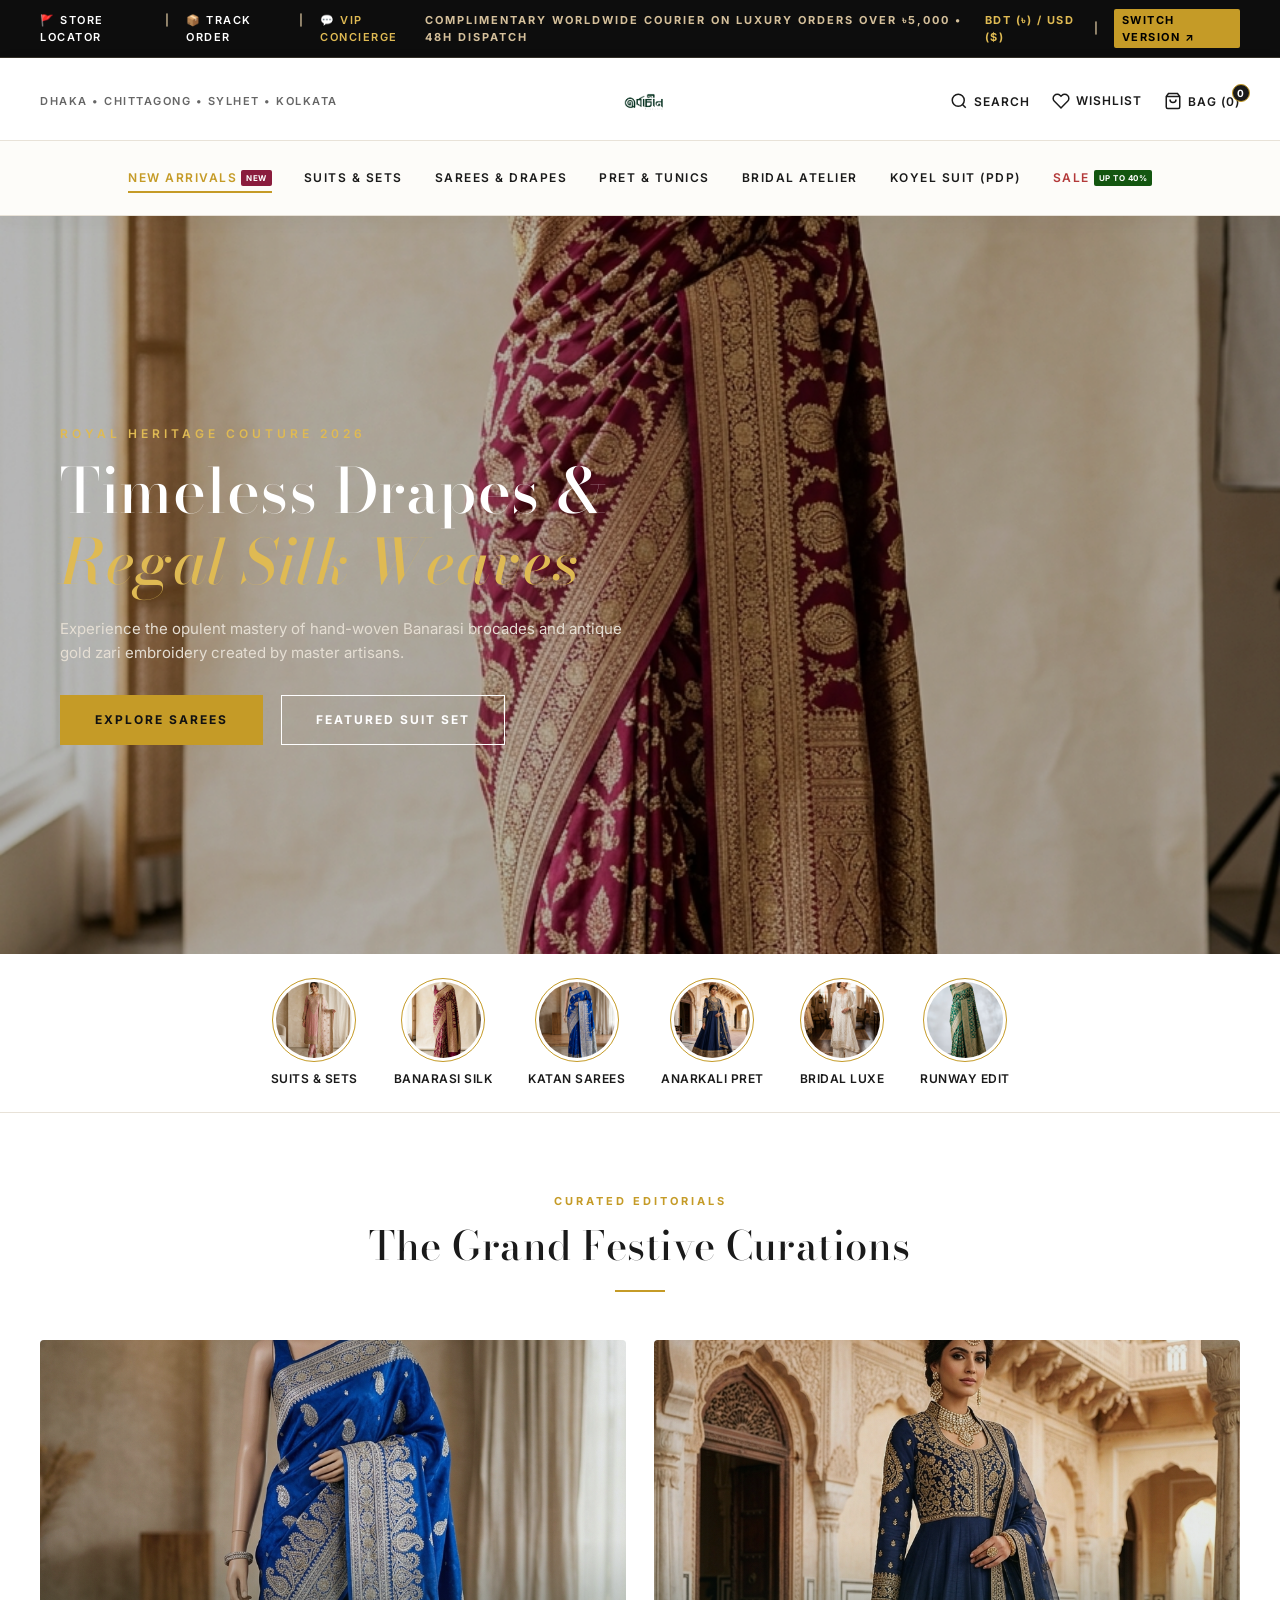
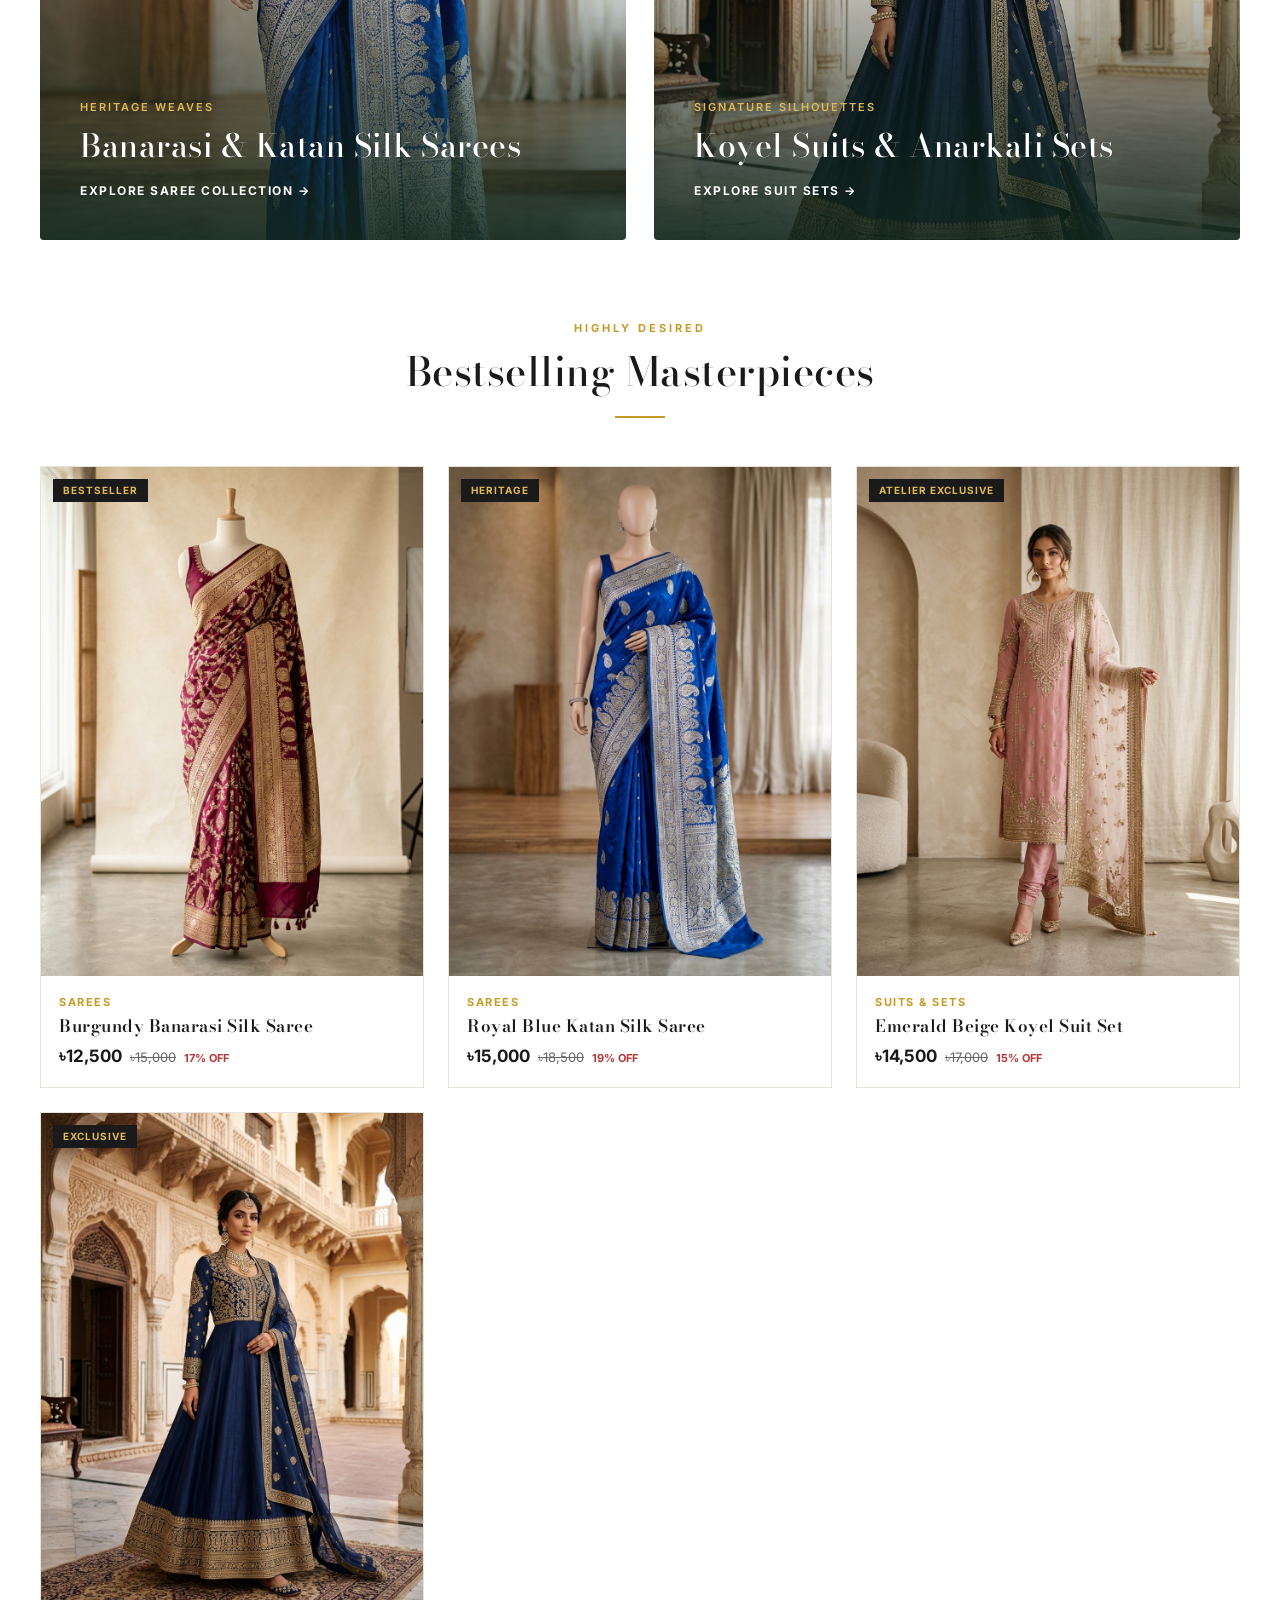
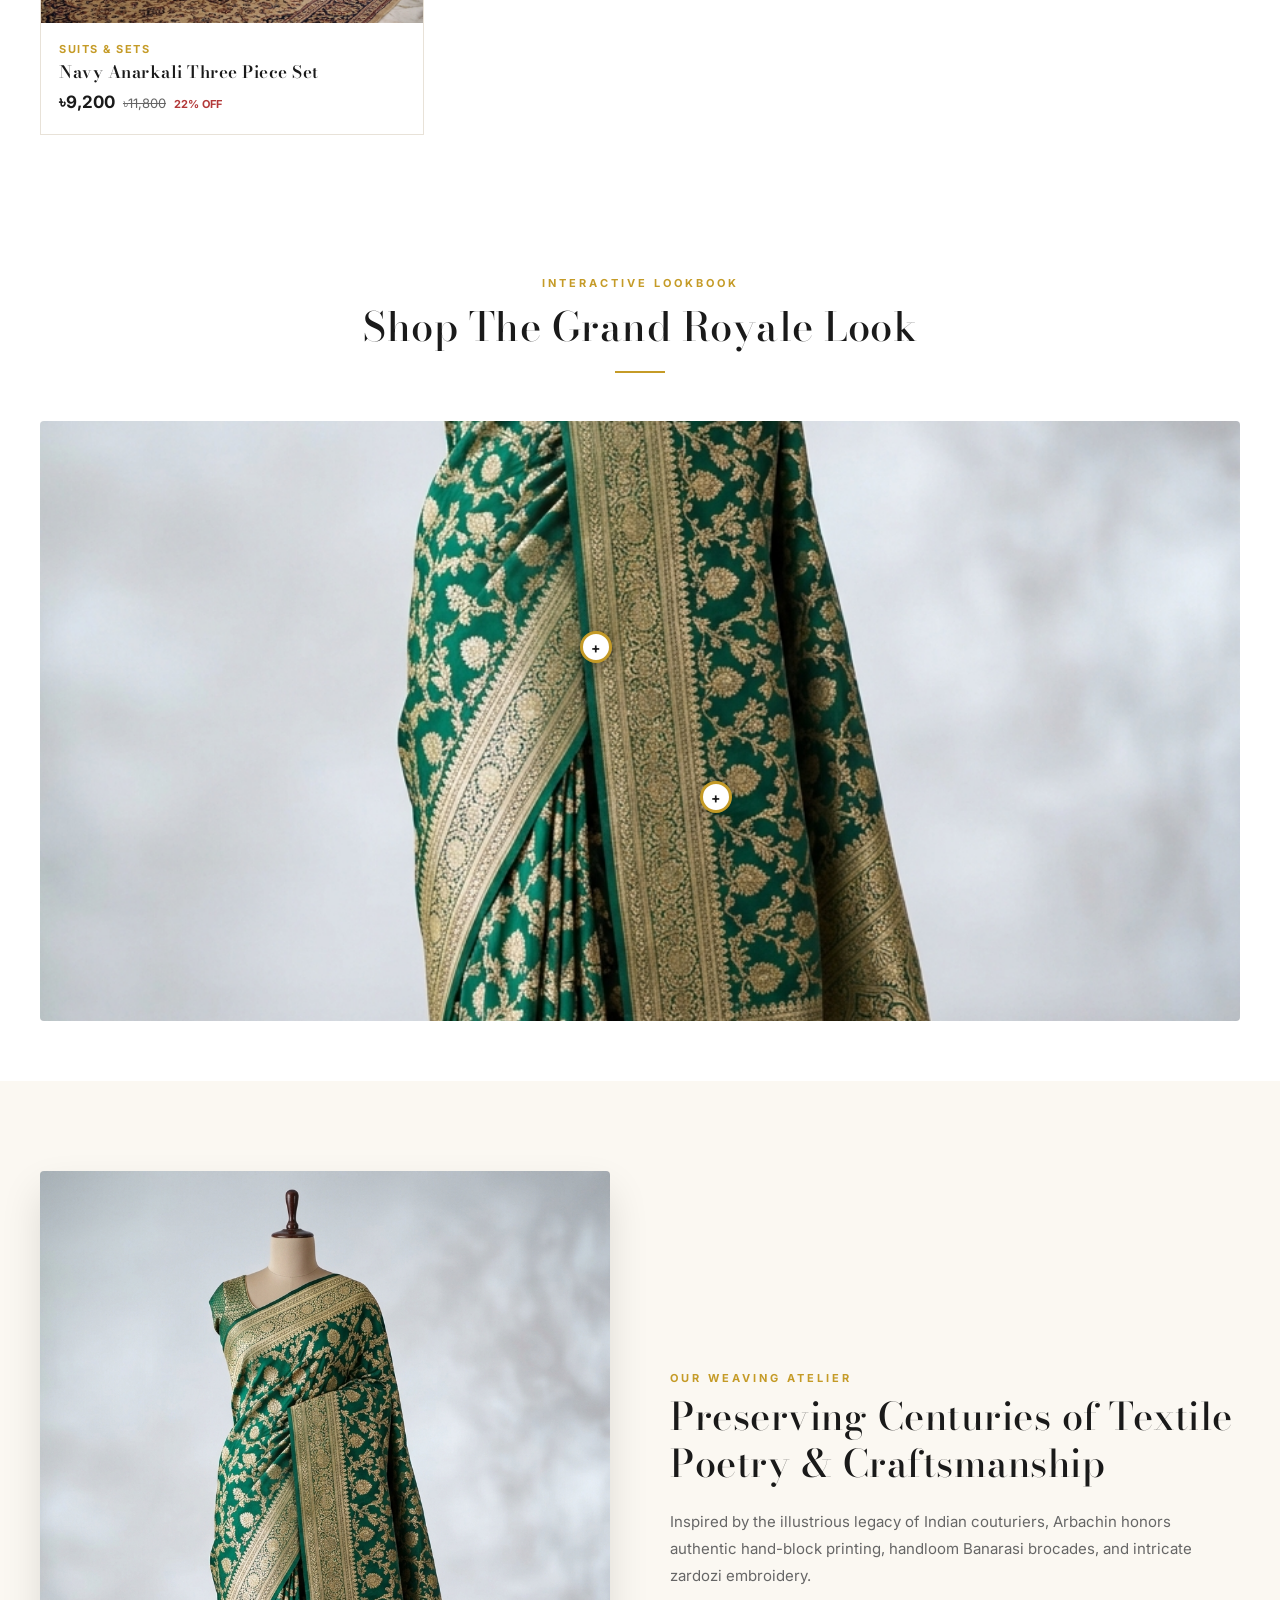
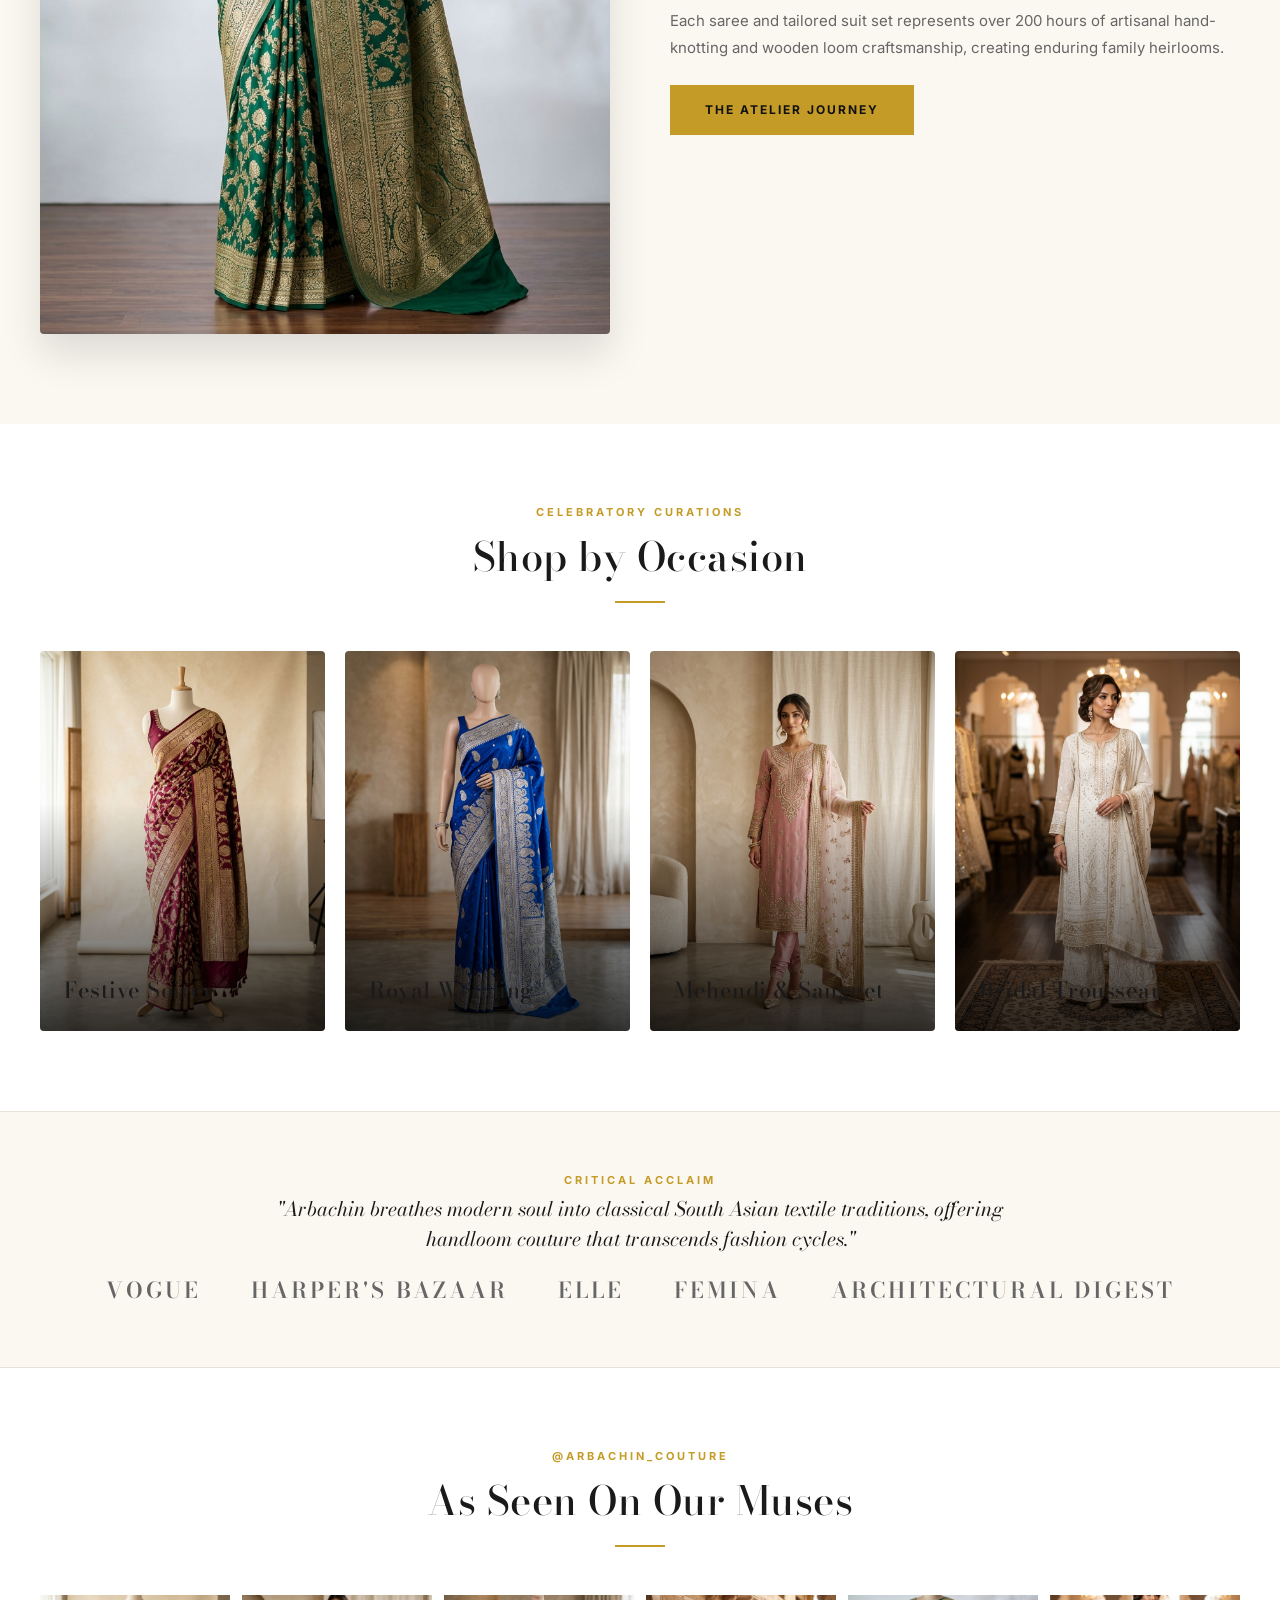
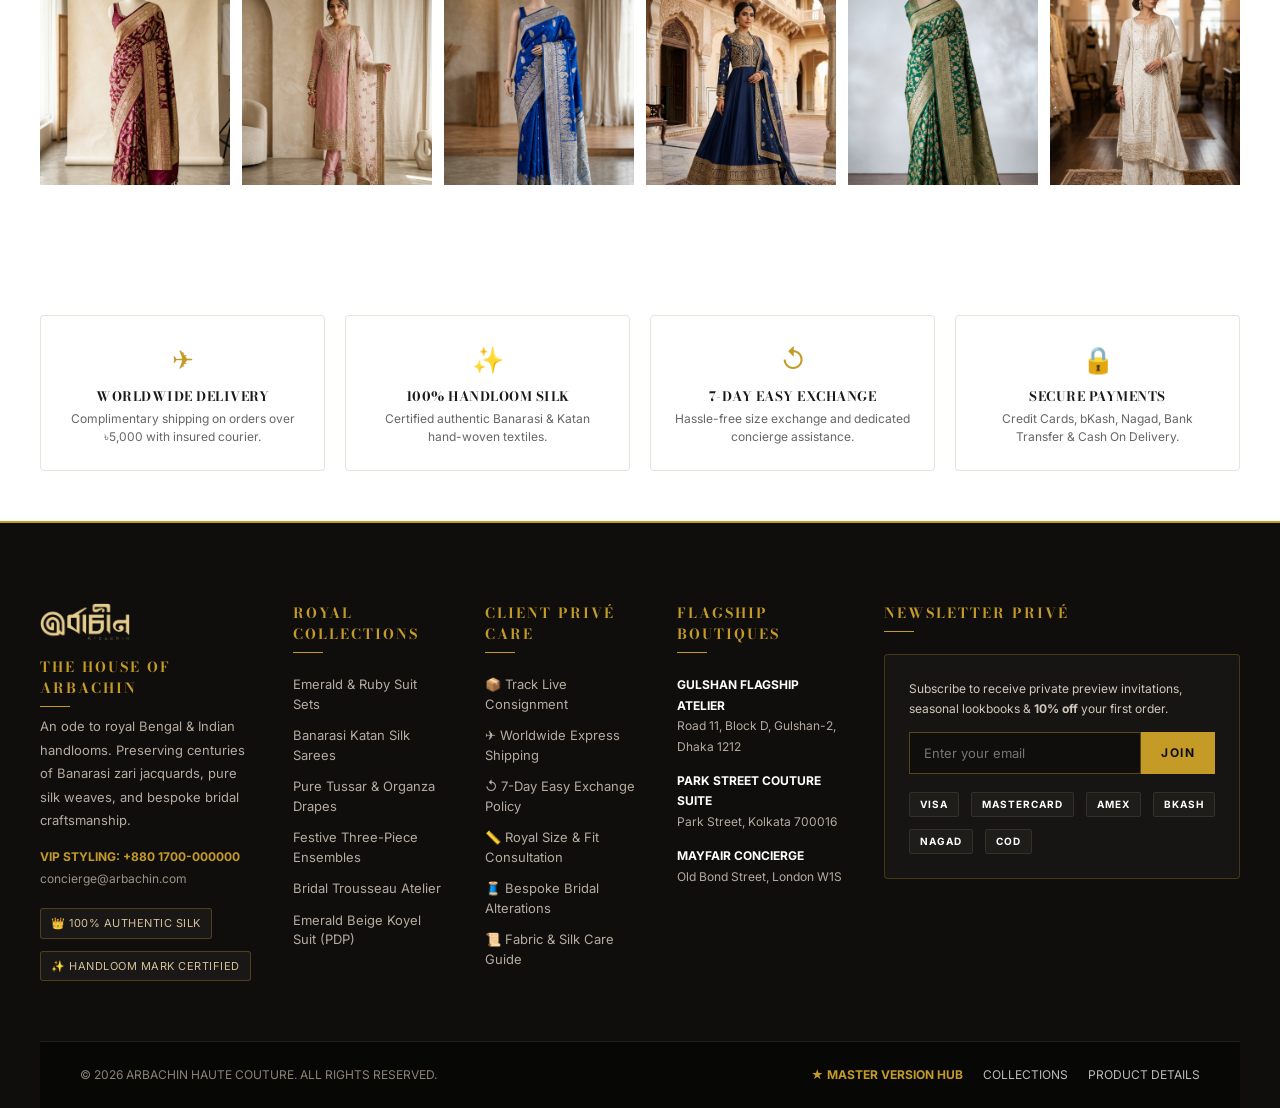
==== commit 91237456: "fix: complete mobile responsive layout and eliminate horizontal scroll blowout across V1, V2, and V3" ====
--- a/v1/index.html
+++ b/v1/index.html
@@ -122,6 +122,11 @@
       gap: 60px;
       align-items: center;
     }
+    .craft-heritage-inner h2 {
+      font-size: 38px;
+      line-height: 1.25;
+      margin-bottom: 20px;
+    }
     .occasions-grid-wrap {
       display: grid;
       grid-template-columns: repeat(4, 1fr);
@@ -166,6 +171,35 @@
       transition: transform 0.4s ease;
     }
     .insta-pic-item:hover img { transform: scale(1.1); }
+
+    @media (max-width: 1024px) {
+      .features-grid-strip { grid-template-columns: repeat(2, 1fr); padding: 0 24px; }
+      .craft-heritage-inner { grid-template-columns: 1fr; gap: 36px; }
+      .occasions-grid-wrap { grid-template-columns: repeat(2, 1fr); }
+      .insta-grid-row { grid-template-columns: repeat(3, 1fr); }
+      .hotspot-banner-box { padding: 0 24px; }
+    }
+
+    @media (max-width: 768px) {
+      .press-section-box { padding: 40px 16px; }
+      .press-quote-text { font-size: 16px; }
+      .press-logo-row { gap: 24px; }
+      .press-logo-item { font-size: 16px; }
+      .features-grid-strip { grid-template-columns: 1fr; padding: 0 16px; margin: 30px auto; gap: 14px; }
+      .hotspot-banner-box { padding: 0 16px; margin: 30px auto; }
+      .hotspot-banner-inner { height: 380px; }
+      .craft-heritage-box { padding: 40px 16px; }
+      .craft-heritage-inner h2 { font-size: 26px !important; }
+      .occasions-grid-wrap { grid-template-columns: 1fr; gap: 16px; }
+      .occasion-tile-card { height: 300px; }
+      .insta-grid-row { grid-template-columns: repeat(3, 1fr); gap: 8px; }
+    }
+
+    @media (max-width: 480px) {
+      .insta-grid-row { grid-template-columns: repeat(2, 1fr); }
+      .hotspot-banner-inner { height: 280px; }
+      .craft-heritage-inner h2 { font-size: 22px !important; }
+    }
   </style>
 </head>
 <body>
--- a/v1/style.css
+++ b/v1/style.css
@@ -525,10 +525,29 @@
   margin-bottom: 12px;
 }
 
+/* Category Layout (Anita Dongre RTS Style) */
+.cat-layout-wrapper {
+  max-width: 1440px;
+  margin: 40px auto 80px;
+  padding: 0 40px;
+  display: grid;
+  grid-template-columns: 280px 1fr;
+  gap: 40px;
+}
+.cat-filter-sidebar {
+  background: #ffffff;
+  border: 1px solid var(--rk-border);
+  padding: 24px;
+  border-radius: 4px;
+  height: fit-content;
+  position: sticky;
+  top: 100px;
+}
+
 /* Product Cards Grid */
 .rk-card-grid {
   display: grid;
-  grid-template-columns: repeat(4, 1fr);
+  grid-template-columns: repeat(3, 1fr);
   gap: 24px;
 }
 .rk-card {
@@ -1082,24 +1101,99 @@
 }
 
 @media (max-width: 768px) {
-  .rk-topbar { flex-direction: column; gap: 6px; padding: 10px 16px; text-align: center; }
-  .rk-header-main { padding: 12px 20px; }
+  .rk-topbar {
+    flex-direction: column;
+    gap: 8px;
+    padding: 10px 14px;
+    text-align: center;
+    font-size: 10px;
+    letter-spacing: 0.5px;
+  }
+  .rk-topbar > div {
+    display: flex;
+    flex-wrap: wrap;
+    justify-content: center;
+    gap: 8px !important;
+    max-width: 100%;
+  }
+  .rk-header-top-row {
+    padding: 10px 16px;
+    justify-content: space-between;
+  }
+  .rk-header-left { display: none; }
   .rk-nav-row { display: none; }
-  .rk-hero-slider { height: 450px; }
-  .rk-hero-title { font-size: 32px; }
-  .rk-section, .cat-layout-wrapper, .pdp-layout-wrapper { padding-left: 20px; padding-right: 20px; }
+  .rk-header-right { gap: 14px; }
+  .rk-icon-btn span:not(.rk-cart-badge):not(.cart-count) { display: none; }
+  
+  .rk-hero-banner {
+    height: auto;
+    min-height: 460px;
+    padding: 40px 0;
+  }
+  .rk-hero-content { padding: 0 16px; }
+  .rk-hero-title { font-size: 28px; letter-spacing: 1px; }
+  .rk-hero-desc { font-size: 13px; margin-bottom: 20px; }
+  .rk-hero-box > div {
+    display: flex;
+    flex-direction: column;
+    gap: 10px;
+  }
+  .btn-rk-white { margin-left: 0; }
+  
+  .rk-story-ribbon {
+    padding: 16px;
+    justify-content: flex-start;
+    gap: 16px;
+    scrollbar-width: none;
+  }
+  .rk-story-img { width: 64px; height: 64px; }
+  .rk-story-title { font-size: 10px; }
+
+  .rk-section, .cat-layout-wrapper, .pdp-container, .pdp-layout-wrapper {
+    padding-left: 16px;
+    padding-right: 16px;
+  }
+  .cat-layout-wrapper {
+    grid-template-columns: 1fr;
+    margin: 16px auto 40px;
+    gap: 20px;
+  }
+  .cat-filter-sidebar {
+    position: static;
+    top: auto;
+    padding: 16px;
+  }
   .rk-card-grid, .rk-product-grid { grid-template-columns: 1fr; }
-  .pdp-gallery { flex-direction: column-reverse; }
-  .pdp-thumbs { flex-direction: row; width: 100%; overflow-x: auto; }
-  .pdp-main-img-box { height: 380px; }
+  
+  .pdp-gallery {
+    flex-direction: column-reverse;
+    gap: 10px;
+  }
+  .pdp-thumbs {
+    flex-direction: row;
+    width: 100%;
+    overflow-x: auto;
+    gap: 8px;
+  }
+  .pdp-thumb { width: 60px; height: 75px; flex-shrink: 0; }
+  .pdp-main-img-box { height: 360px; }
+  .pdp-title { font-size: 22px; }
   .pdp-btn-group, .pdp-cta-box { flex-direction: column; }
-  .rk-footer-grid { grid-template-columns: 1fr; }
-  .reviews-list-grid { grid-template-columns: 1fr; }
+
+  .rk-footer-wrap { padding: 40px 16px 0; }
+  .rk-footer-grid { grid-template-columns: 1fr; gap: 28px; margin-bottom: 30px; }
+  .rk-footer-bottom-bar { padding: 20px 16px; }
+  .rk-footer-bottom-inner { flex-direction: column; text-align: center; gap: 10px; }
+  .rk-newsletter-box { padding: 18px 14px; }
+  .rk-newsletter-input-wrap { flex-direction: column; gap: 8px; }
+  .rk-newsletter-btn { padding: 12px; }
 }
 
 @media (max-width: 480px) {
-  .rk-header-main { flex-wrap: wrap; gap: 10px; }
-  .rk-brand-logo img { height: 36px; }
-  .pdp-info-panel { padding: 20px 16px; }
-  .rk-modal-card { padding: 20px 16px; }
-}
+  .rk-header-top-row { padding: 8px 12px; }
+  .rk-brand-logo img { height: 42px; }
+  .pdp-info-panel { padding: 20px 14px; }
+  .rk-modal-card { padding: 20px 14px; }
+  .rk-campaign-banner { height: 340px; }
+  .btn-rk-primary, .btn-rk-gold, .btn-rk-white { padding: 12px 18px; font-size: 11px; text-align: center; }
+}
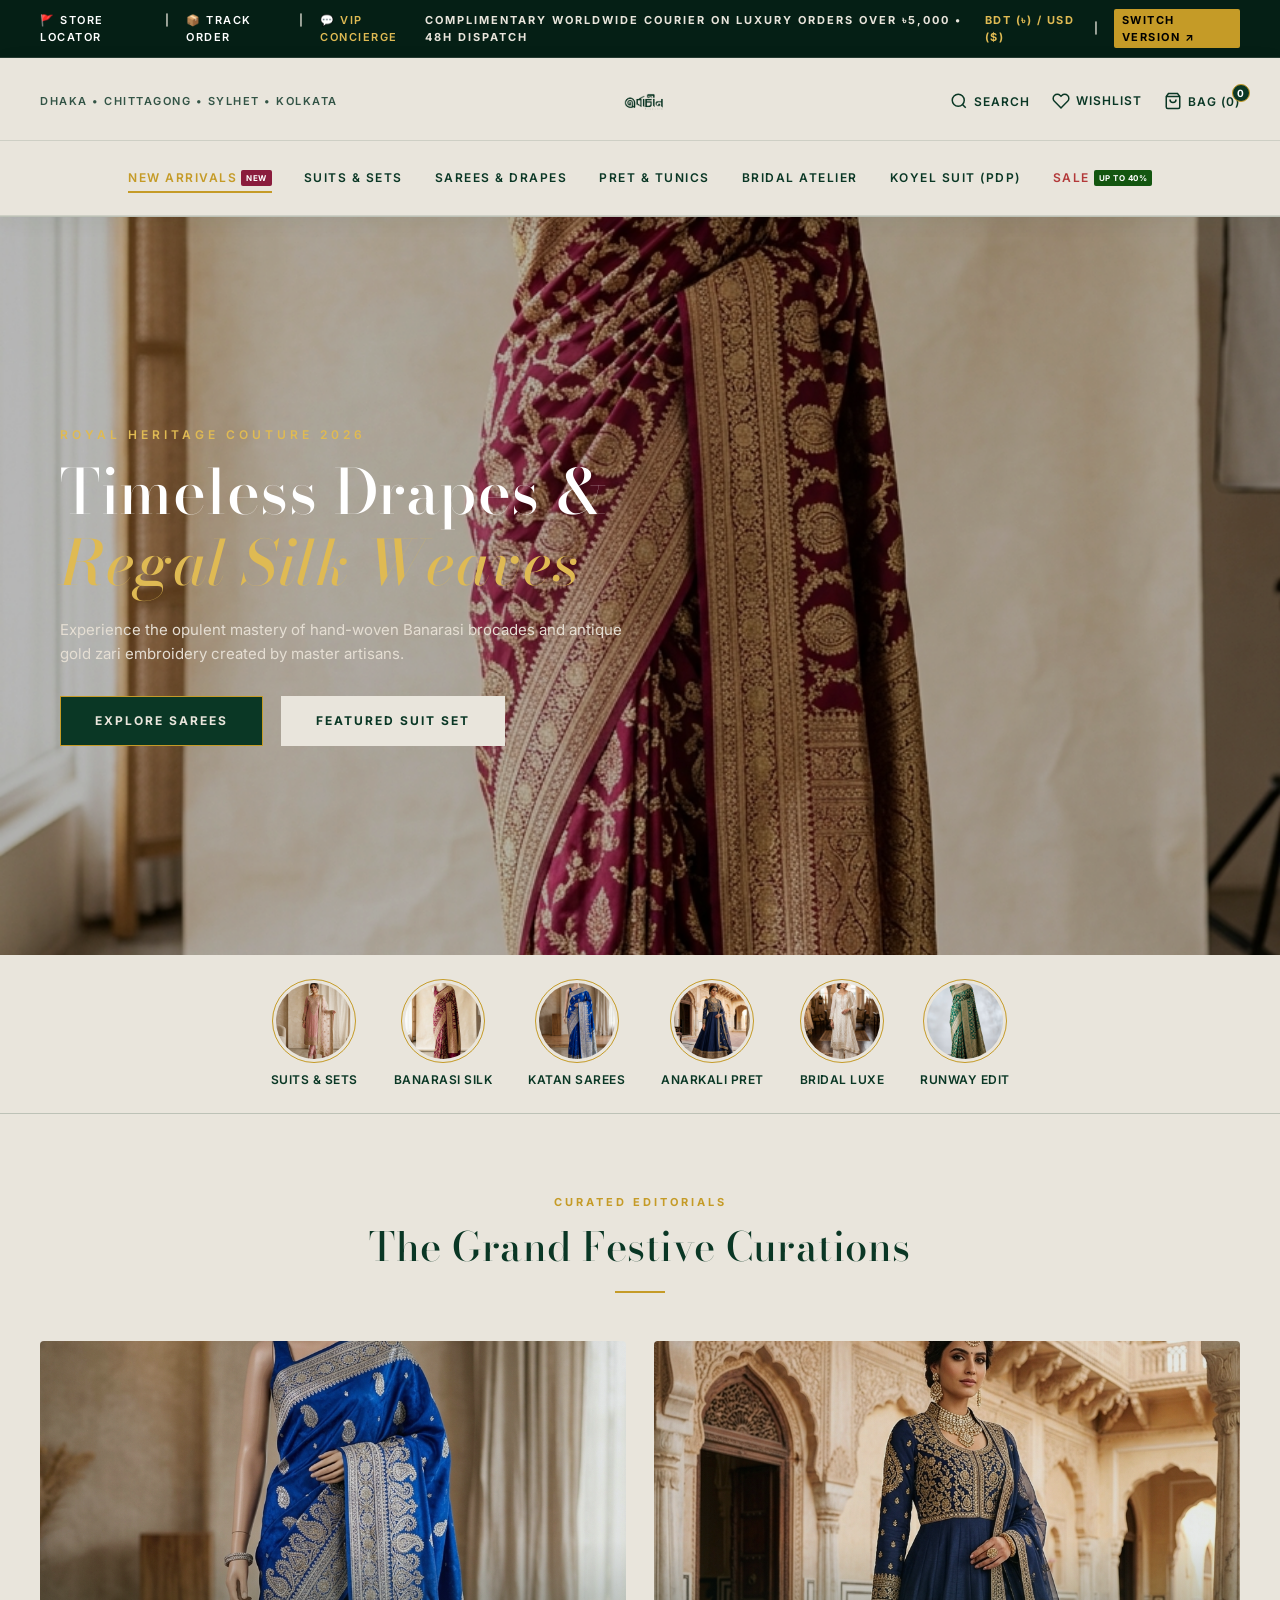
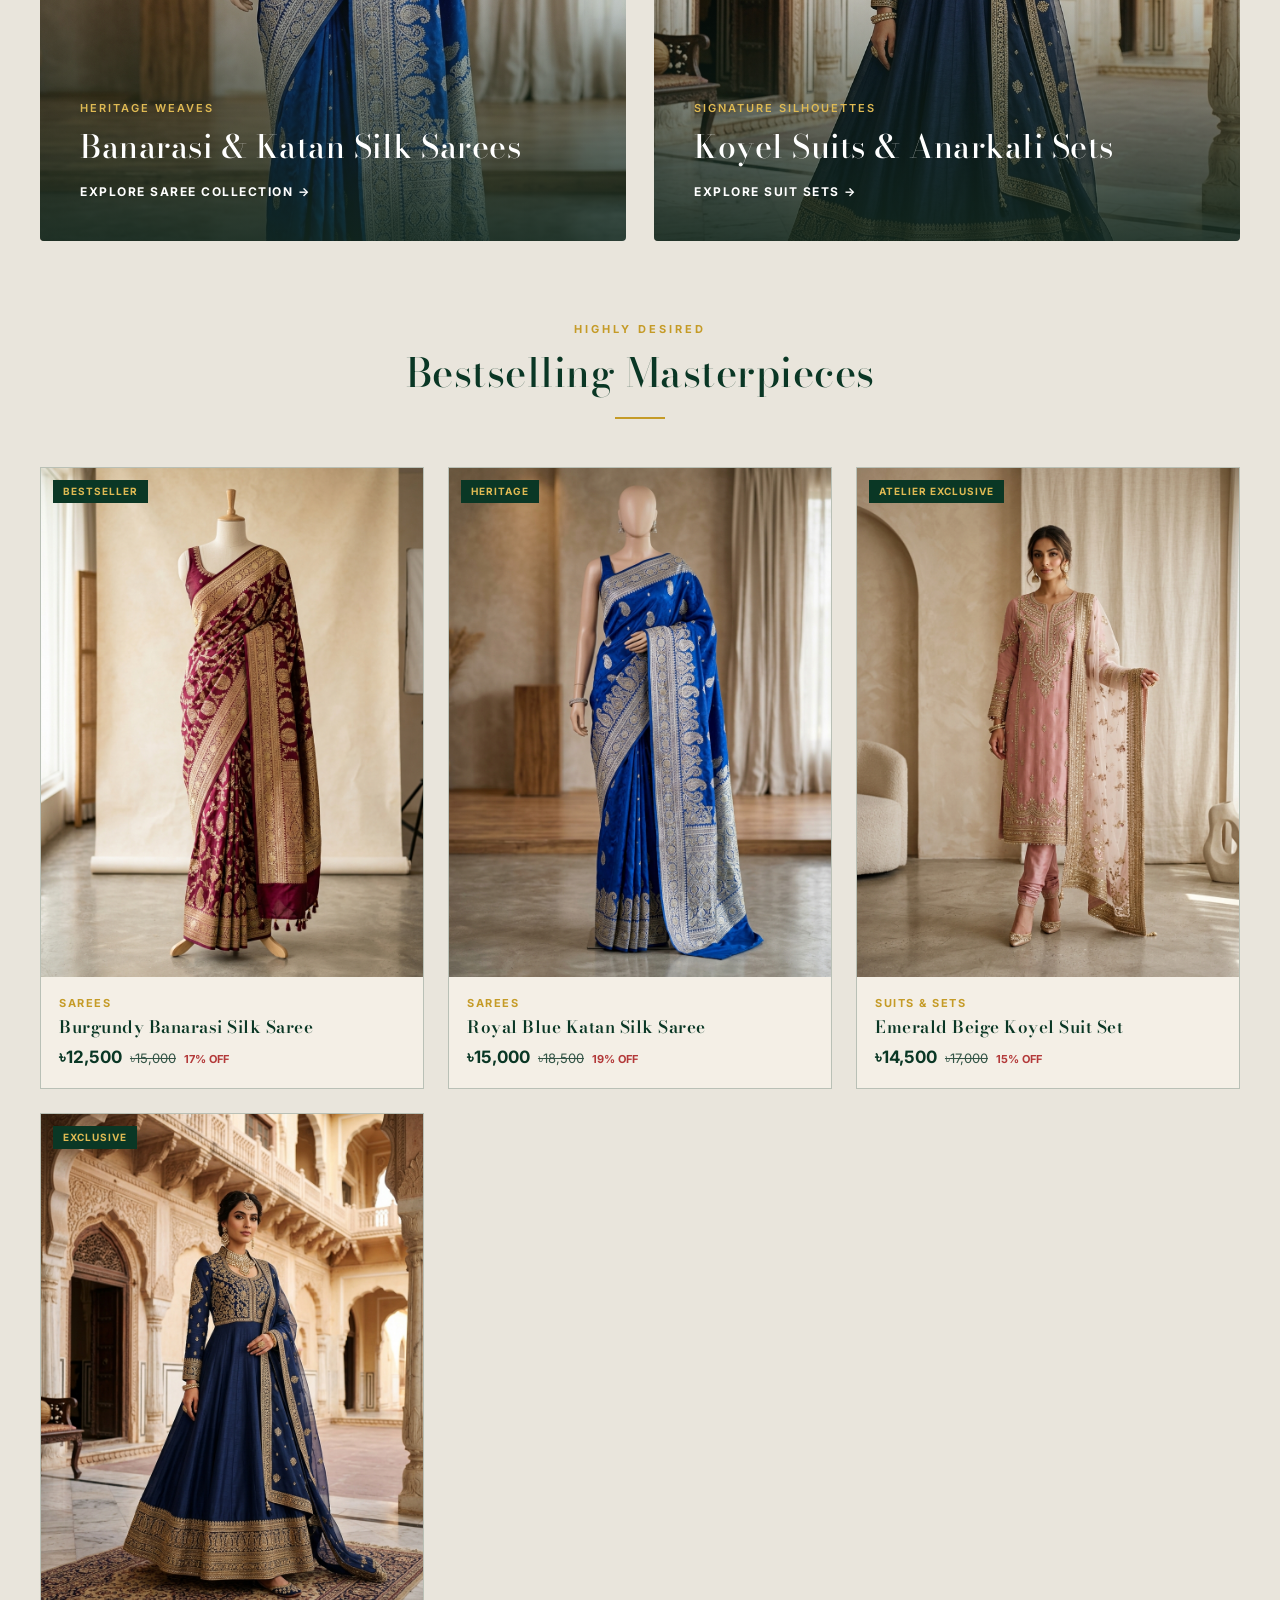
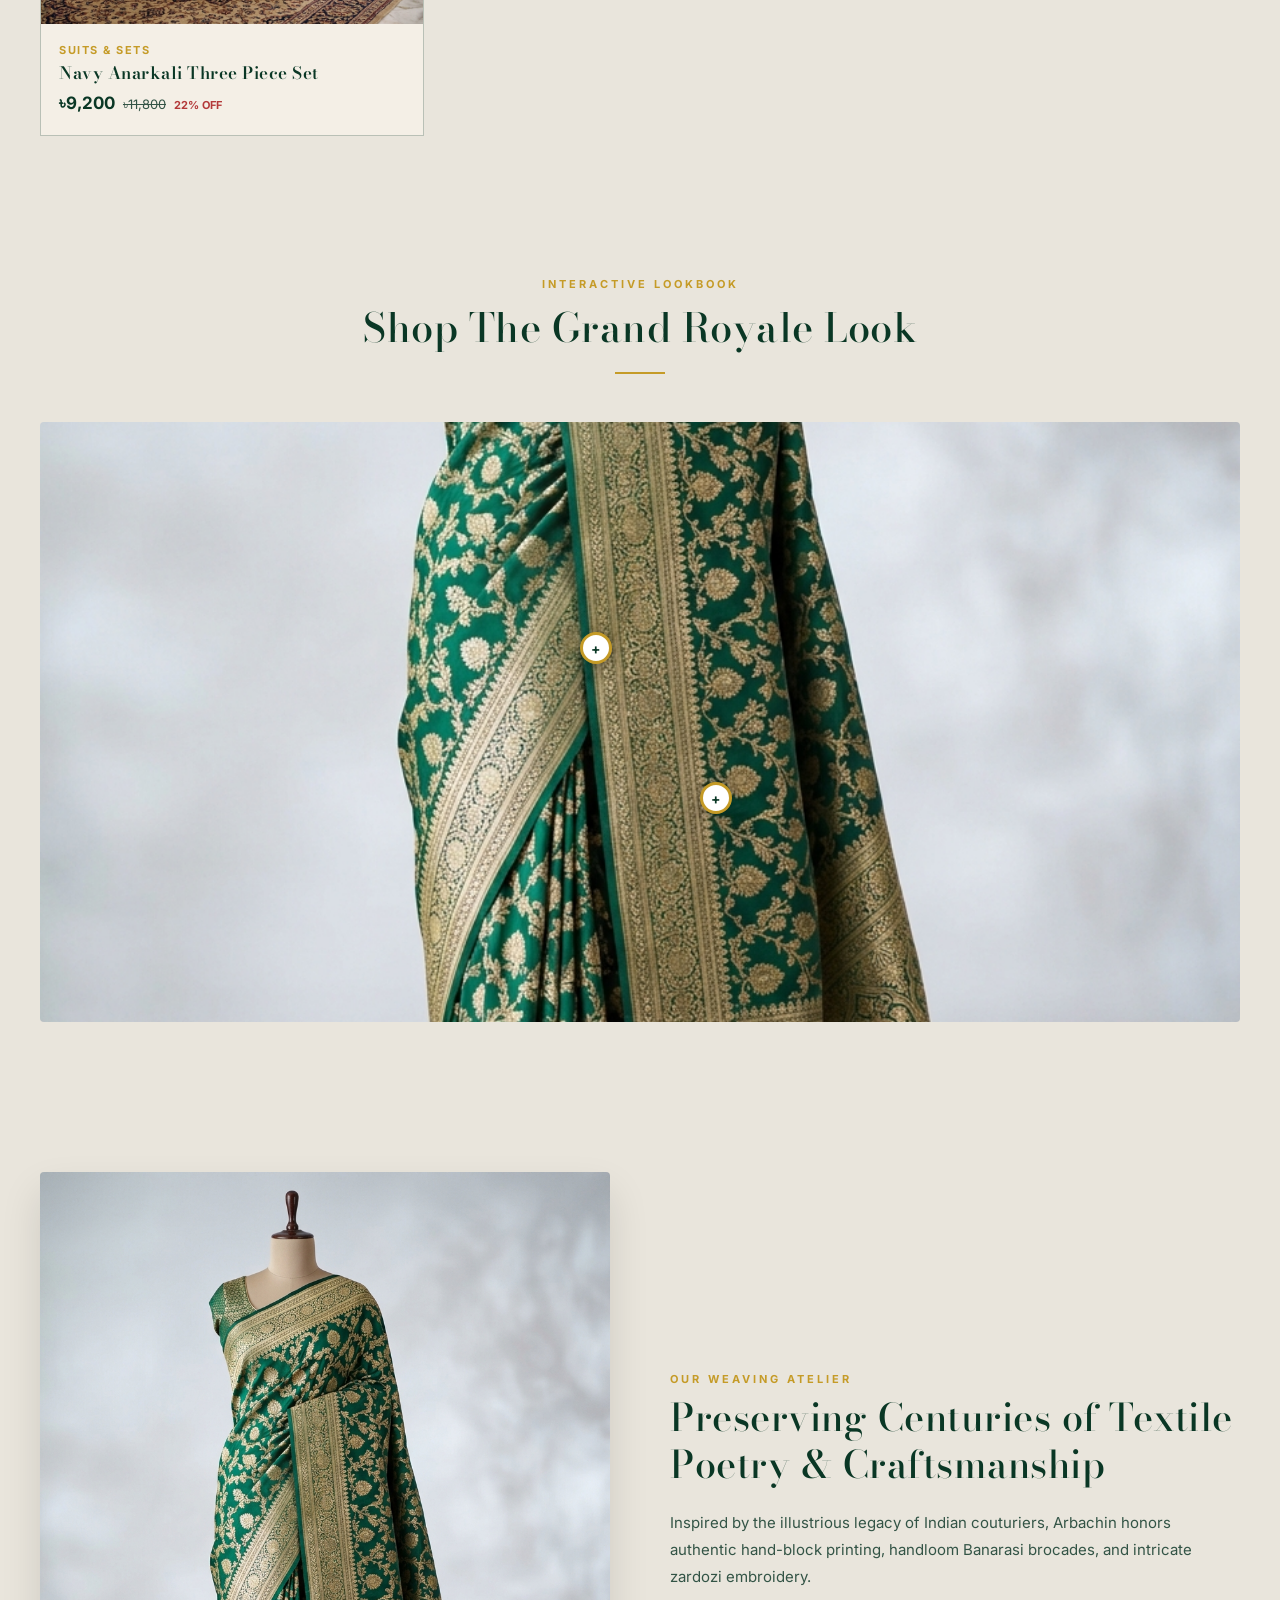
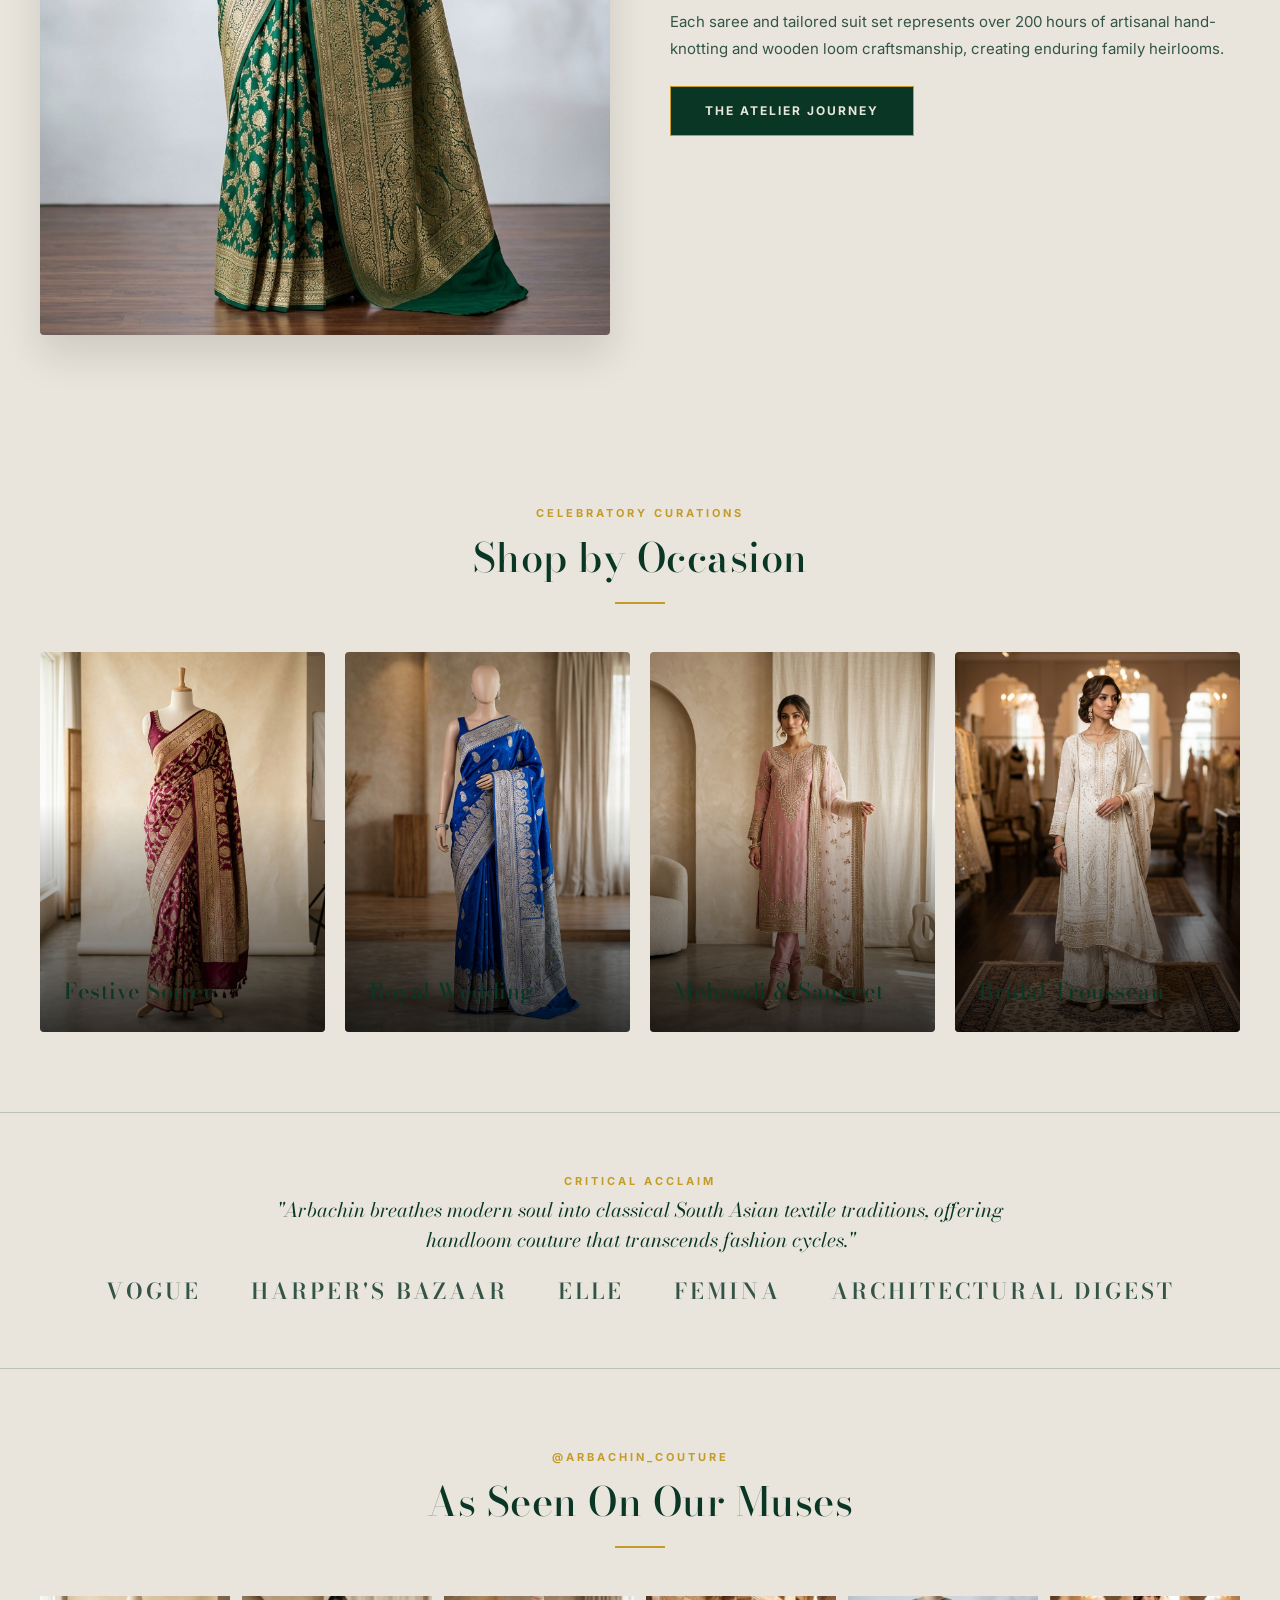
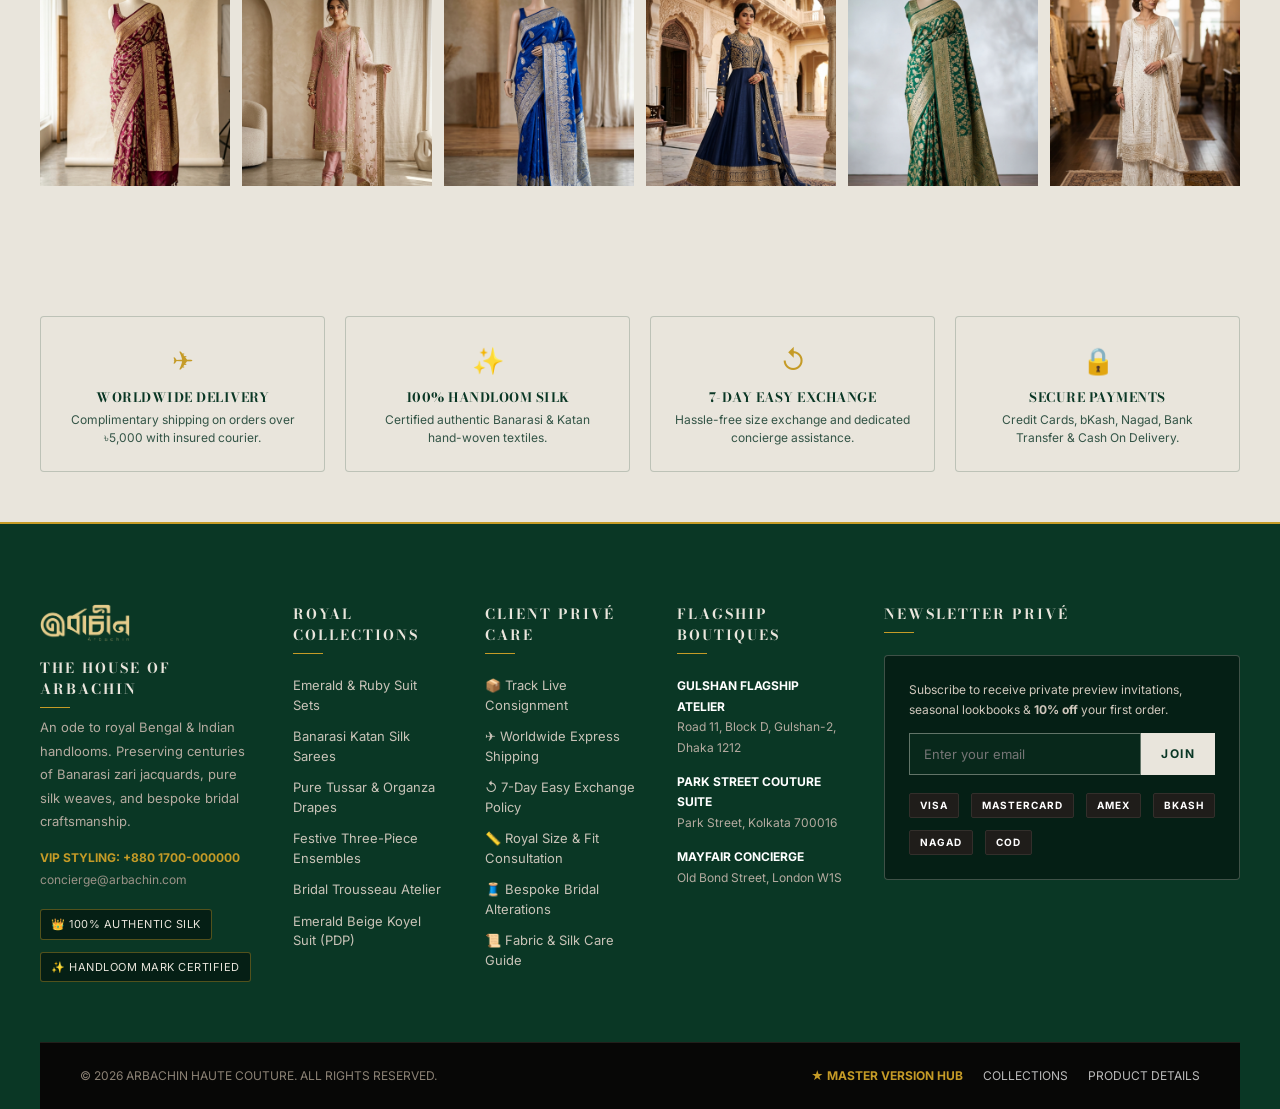
==== commit 5afc0fc6: "Apply brand color scheme (#0a3725, #e9e5dc) and fix responsive layout across v1, v2, v3" ====
--- a/v1/index.html
+++ b/v1/index.html
@@ -49,7 +49,7 @@
       border: 1px solid var(--rk-border);
       padding: 24px;
       text-align: center;
-      background: #ffffff;
+      background: var(--rk-bg-cream);
       border-radius: 4px;
       transition: var(--transition);
     }
--- a/v1/style.css
+++ b/v1/style.css
@@ -1,18 +1,19 @@
 @import url('https://fonts.googleapis.com/css2?family=Bodoni+Moda:ital,opsz,wght@0,6..96,400;0,6..96,500;0,6..96,600;0,6..96,700;1,6..96,400;1,6..96,600&family=Inter:wght@300;400;500;600;700&display=swap');
 
 :root {
-  --rk-primary: #1a1a1a;
+  --rk-primary: #0a3725;
+  --rk-primary-dark: #051f15;
   --rk-gold: #c59b27;
   --rk-gold-light: #dfba53;
-  --rk-bg: #ffffff;
-  --rk-bg-cream: #fbf8f2;
-  --rk-footer-bg: #d5c09b;
-  --rk-footer-dark: #272727;
-  --rk-text: #272727;
-  --rk-text-muted: #666666;
-  --rk-border: #e8e2d8;
-  --rk-sale: #135610;
-  --rk-sale-bg: #e9f7e9;
+  --rk-bg: #e9e5dc;
+  --rk-bg-cream: #e9e5dc;
+  --rk-footer-bg: #0a3725;
+  --rk-footer-dark: #051f15;
+  --rk-text: #0a3725;
+  --rk-text-muted: #335446;
+  --rk-border: rgba(10, 55, 37, 0.2);
+  --rk-sale: #0a3725;
+  --rk-sale-bg: #e2ede7;
   --font-serif: 'Bodoni Moda', Georgia, serif;
   --font-sans: 'Inter', -apple-system, sans-serif;
   --transition: all 0.3s cubic-bezier(0.25, 0.46, 0.45, 0.94);
@@ -42,8 +43,8 @@
 
 /* 1. Ritu Kumar Top Bar */
 .rk-topbar {
-  background: #0d0d0d;
-  color: #d5c09b;
+  background: #051f15;
+  color: #e9e5dc;
   font-size: 11px;
   font-weight: 600;
   letter-spacing: 1.5px;
@@ -52,7 +53,7 @@
   display: flex;
   justify-content: space-between;
   align-items: center;
-  border-bottom: 1px solid rgba(213, 192, 155, 0.2);
+  border-bottom: 1px solid rgba(233, 229, 220, 0.15);
 }
 .rk-topbar a { color: #ffffff; }
 .rk-topbar a:hover { color: var(--rk-gold-light); }
@@ -61,10 +62,10 @@
 .rk-header-main {
   position: sticky;
   top: 0;
-  background: #ffffff;
+  background: #e9e5dc;
   z-index: 1000;
   border-bottom: 1px solid var(--rk-border);
-  box-shadow: 0 4px 20px rgba(0,0,0,0.04);
+  box-shadow: 0 4px 20px rgba(10, 55, 37, 0.06);
 }
 .rk-header-top-row {
   max-width: 1440px;
@@ -152,8 +153,9 @@
 
 /* Nav & Mega Menu */
 .rk-nav-row {
-  border-top: 1px solid var(--rk-border);
-  background: #fdfcf9;
+  border-top: 1px solid rgba(10, 55, 37, 0.12);
+  border-bottom: 1px solid rgba(10, 55, 37, 0.12);
+  background: #e9e5dc;
 }
 .rk-nav-list {
   max-width: 1440px;
@@ -414,8 +416,8 @@
 
 .btn-rk-gold {
   display: inline-block;
-  background: var(--rk-gold);
-  color: #111;
+  background: var(--rk-primary);
+  color: #e9e5dc;
   font-size: 12px;
   font-weight: 700;
   letter-spacing: 2px;
@@ -426,27 +428,28 @@
   transition: var(--transition);
 }
 .btn-rk-gold:hover {
+  background: var(--rk-primary-dark);
+  color: #ffffff;
+  border-color: var(--rk-gold-light);
+}
+.btn-rk-white {
+  display: inline-block;
+  background: #e9e5dc;
+  color: var(--rk-primary);
+  font-size: 12px;
+  font-weight: 700;
+  letter-spacing: 2px;
+  text-transform: uppercase;
+  padding: 15px 34px;
+  border: 1px solid #e9e5dc;
+  margin-left: 14px;
+  cursor: pointer;
+  transition: var(--transition);
+}
+.btn-rk-white:hover {
   background: transparent;
   color: #fff;
   border-color: #fff;
-}
-.btn-rk-white {
-  display: inline-block;
-  background: transparent;
-  color: #fff;
-  font-size: 12px;
-  font-weight: 700;
-  letter-spacing: 2px;
-  text-transform: uppercase;
-  padding: 15px 34px;
-  border: 1px solid #fff;
-  margin-left: 14px;
-  cursor: pointer;
-  transition: var(--transition);
-}
-.btn-rk-white:hover {
-  background: #fff;
-  color: var(--rk-primary);
 }
 
 /* Sections */
@@ -535,7 +538,7 @@
   gap: 40px;
 }
 .cat-filter-sidebar {
-  background: #ffffff;
+  background: #f4efe6;
   border: 1px solid var(--rk-border);
   padding: 24px;
   border-radius: 4px;
@@ -551,16 +554,16 @@
   gap: 24px;
 }
 .rk-card {
-  background: #ffffff;
-  border: 1px solid var(--rk-border);
+  background: #f4efe6;
+  border: 1px solid rgba(10, 55, 37, 0.25);
   display: flex;
   flex-direction: column;
   transition: var(--transition);
   position: relative;
 }
 .rk-card:hover {
-  border-color: var(--rk-gold);
-  box-shadow: 0 10px 30px rgba(0,0,0,0.06);
+  border-color: var(--rk-primary);
+  box-shadow: 0 10px 30px rgba(10, 55, 37, 0.08);
   transform: translateY(-4px);
 }
 .rk-card-media {
@@ -659,8 +662,8 @@
 
 /* Ritu Kumar Luxury Royal Dark Footer */
 .rk-footer-wrap {
-  background: #0f0e0d;
-  color: #d1c8bd;
+  background: #0a3725;
+  color: #e9e5dc;
   padding: 80px 40px 0;
   border-top: 2px solid #c59b27;
 }
@@ -677,7 +680,7 @@
   font-weight: 700;
   text-transform: uppercase;
   letter-spacing: 2px;
-  color: var(--rk-gold);
+  color: #e9e5dc;
   margin-bottom: 22px;
   position: relative;
   padding-bottom: 8px;
@@ -699,7 +702,7 @@
   font-size: 13px;
 }
 .rk-footer-nav-list a {
-  color: #b5aba0;
+  color: #c9c3b8;
 }
 .rk-footer-nav-list a:hover {
   color: #ffffff;
@@ -712,17 +715,17 @@
   flex-wrap: wrap;
 }
 .rk-footer-badge {
-  background: #1a1816;
-  border: 1px solid rgba(197, 155, 39, 0.3);
+  background: #051f15;
+  border: 1px solid rgba(197, 155, 39, 0.4);
   padding: 6px 10px;
   font-size: 11px;
-  color: #d5c09b;
+  color: #e9e5dc;
   border-radius: 3px;
   letter-spacing: 0.5px;
 }
 .rk-newsletter-box {
-  background: #171513;
-  border: 1px solid rgba(197, 155, 39, 0.25);
+  background: #051f15;
+  border: 1px solid rgba(233, 229, 220, 0.25);
   padding: 24px;
   border-radius: 4px;
 }
@@ -732,16 +735,16 @@
 }
 .rk-newsletter-input {
   flex: 1;
-  background: #0f0e0d;
-  border: 1px solid rgba(197, 155, 39, 0.4);
+  background: #08281b;
+  border: 1px solid rgba(233, 229, 220, 0.4);
   color: #ffffff;
   padding: 12px 14px;
   font-size: 13px;
   outline: none;
 }
 .rk-newsletter-btn {
-  background: var(--rk-gold);
-  color: #0f0e0d;
+  background: #e9e5dc;
+  color: #0a3725;
   font-weight: 700;
   border: none;
   padding: 0 20px;
@@ -752,7 +755,7 @@
   transition: var(--transition);
 }
 .rk-newsletter-btn:hover {
-  background: #dfba53;
+  background: #ffffff;
 }
 .rk-footer-payment-row {
   display: flex;
